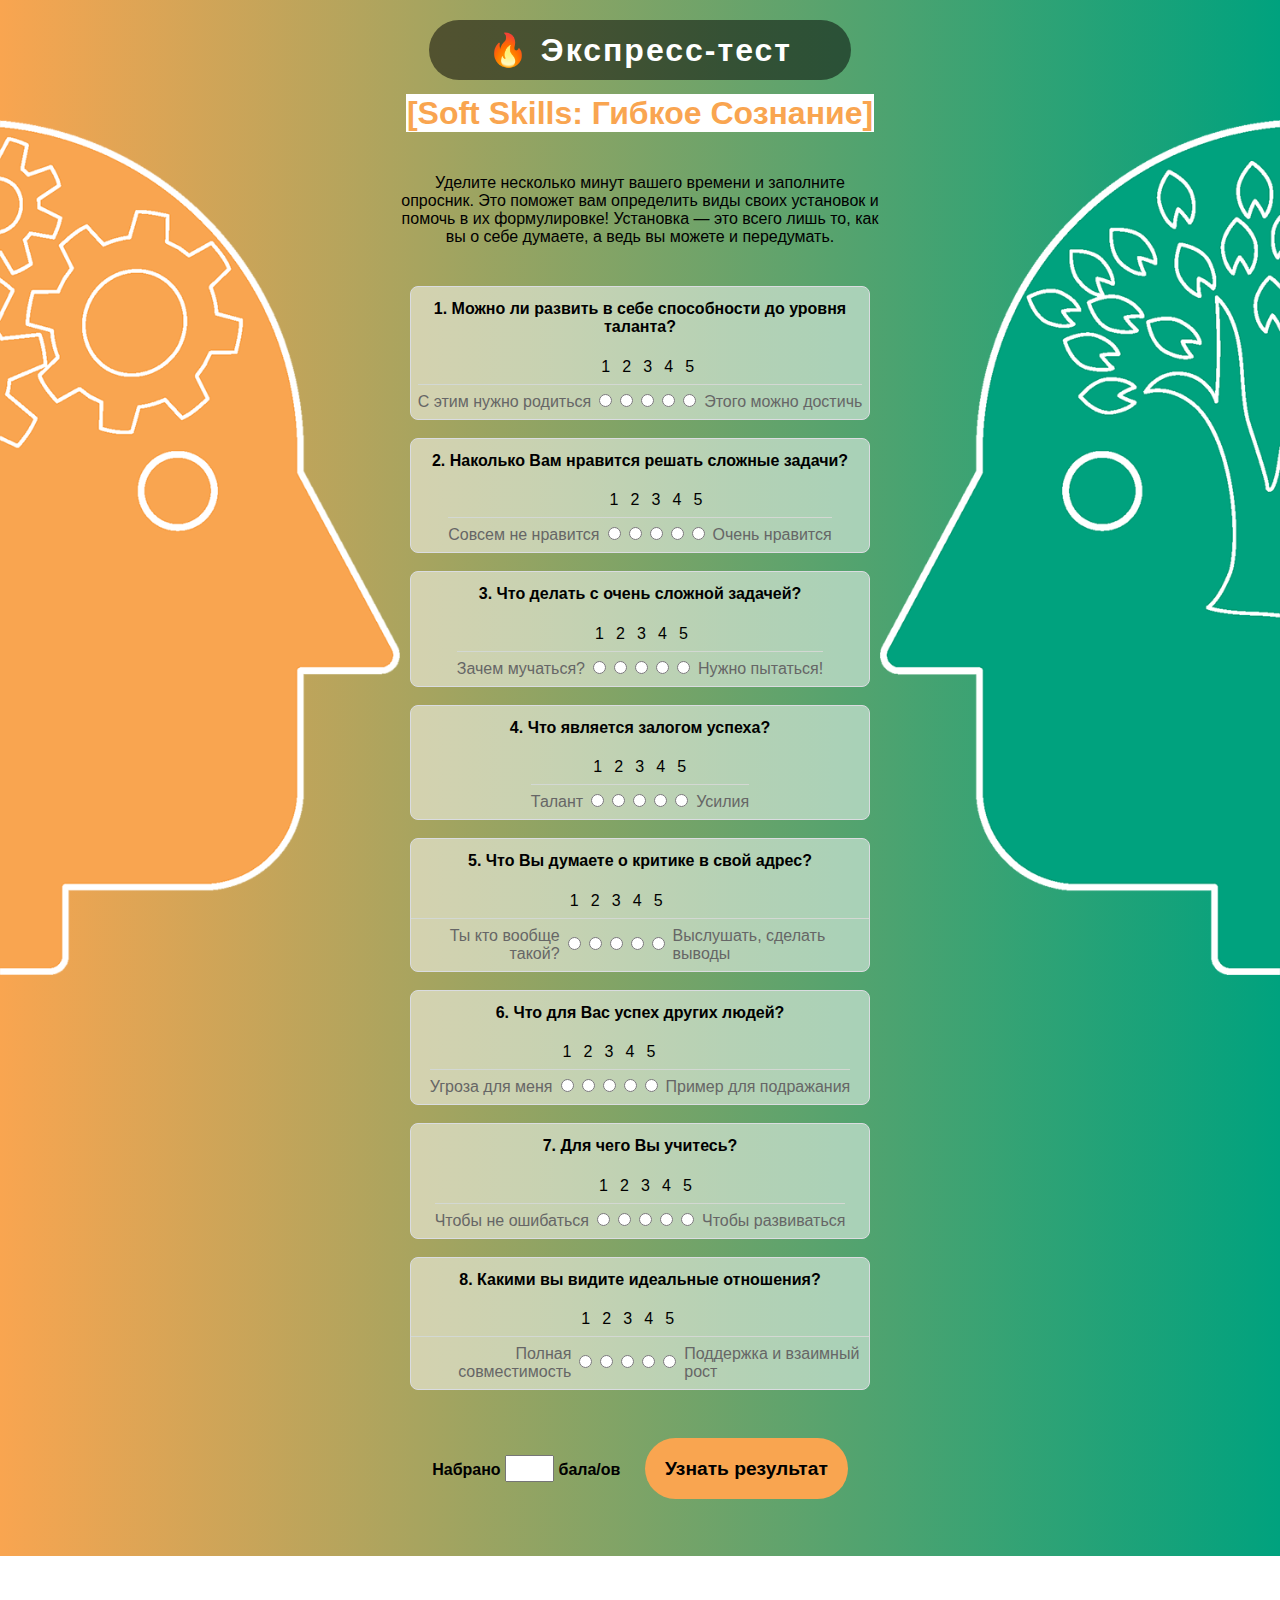
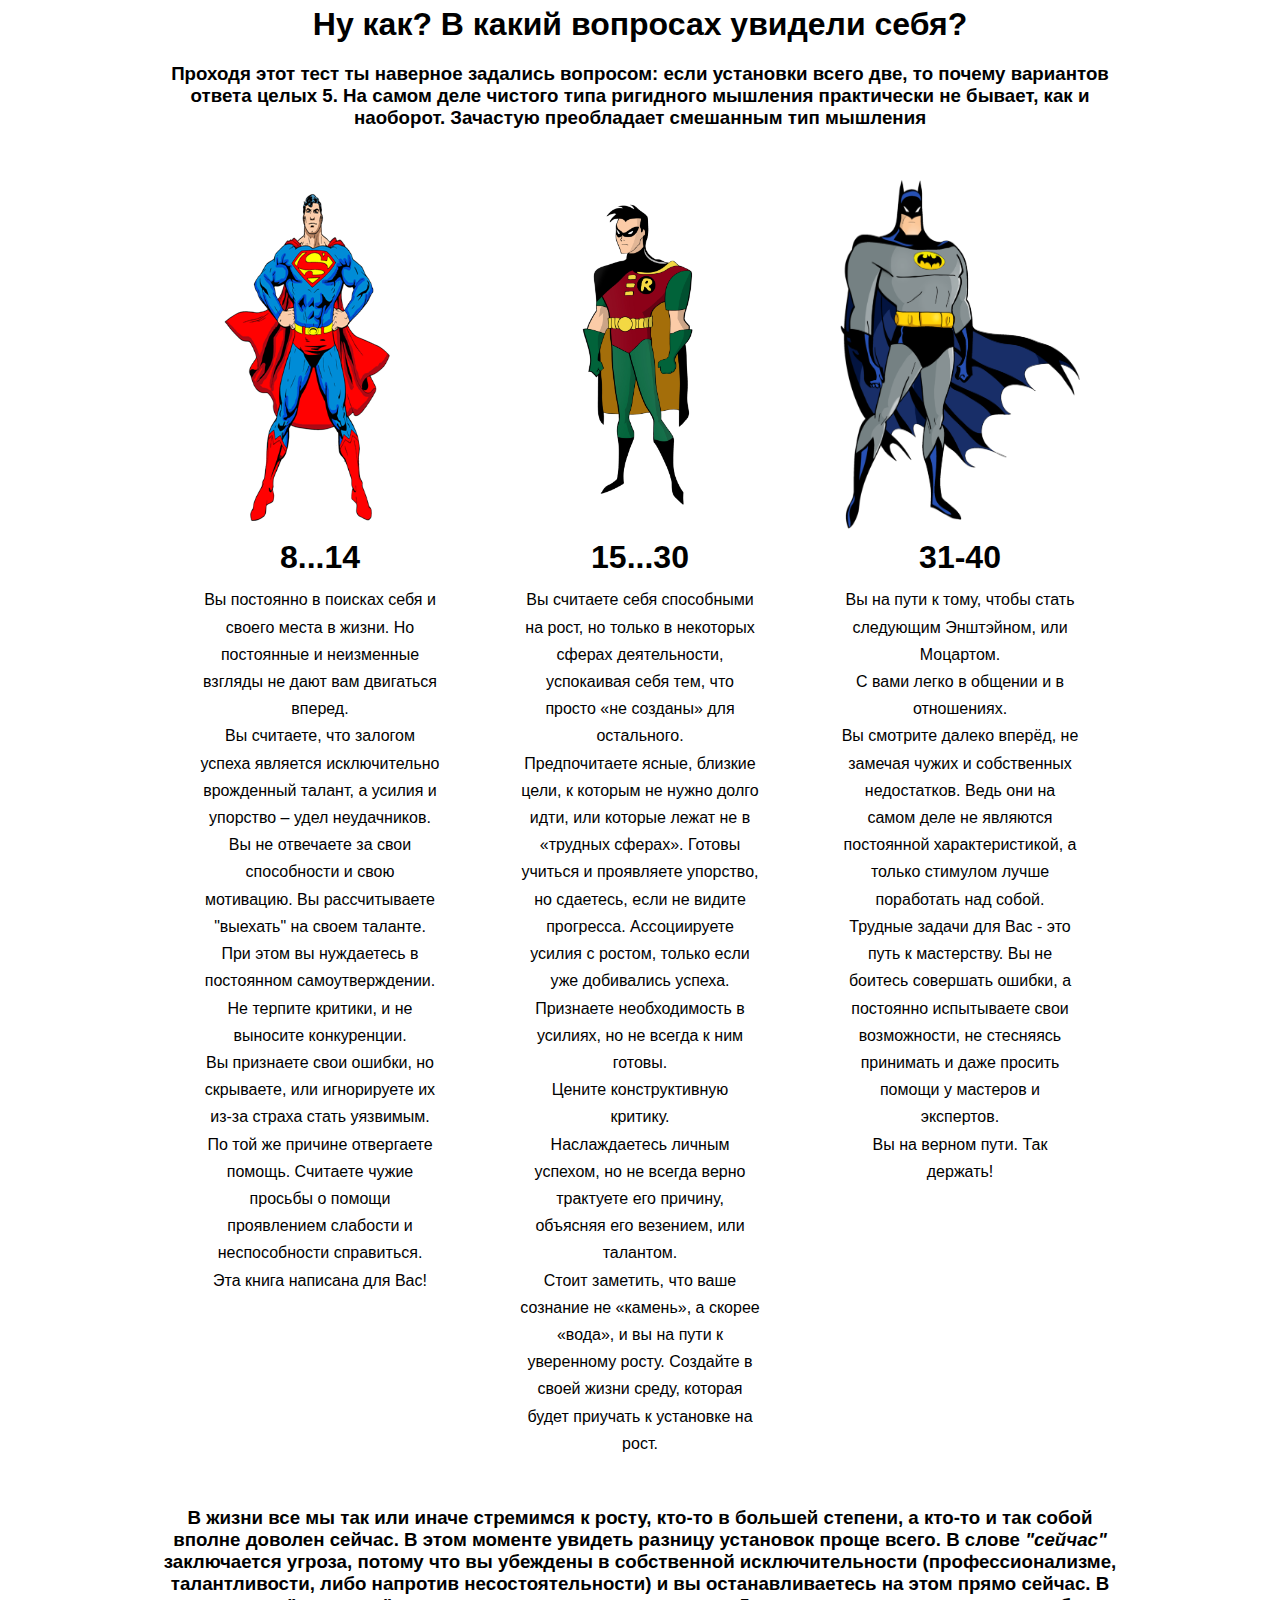
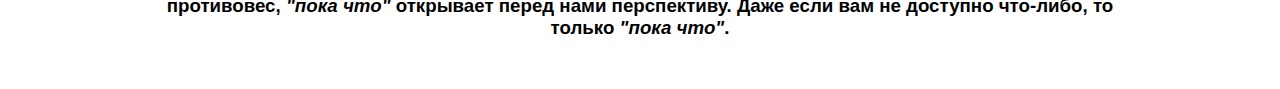
==== index.html @ a0f66ec9 "Добавляет стартовые файлы проекта" ====
<!DOCTYPE html>
<html lang="en">
<head>
    <meta charset="UTF-8">
    <meta name="viewport" content="width=device-width, initial-scale=1.0">
    <link rel="stylesheet" href="./css/style.css">
    <link href="https://fonts.googleapis.com/css2?family=Montserrat:wght@400;700&display=swap">
    <title>Как ты мыслишь?</title>

    <script>
        var z = 0; var n = 0; var r = 0; var j = 0; var d = 0;
        var k = 0; var m = 0; var p = 0; var y = 0;
        
        var m = 0; var m0 = 0; var m1 = 0; var m2 = 0; var m3 = 0; var m4 = 0; var m5 = 0; var m6 = 0; var m7 = 0;
        var d = 0; var d0 = 0; var d1 = 0; var d2 = 0; var d3 = 0; var d4 = 0; var d5 = 0; var d6 = 0; var d7 = 0;
        
        function calk0(m0) {
            d0 = 1 * m0 + 1 * m1 + 1 * m2 + 1 * m3 + 1 * m4 + 1 * m5 + 1 * m6 + 1 * m7;
            d = d0 + d1 + d2 + d3 + d4 + d5 + d6 + d7;
            TestForm.res.value = d;
        }
        function calk1(m1) {
            d1 = 1 * m0 + 1 * m1 + 1 * m2 + 1 * m3 + 1 * m4 + 1 * m5 + 1 * m6 + 1 * m7;
            d = d0 + d1 + d2 + d3 + d4 + d5 + d6 + d7;
            TestForm.res.value = d;
        }
        function calk2(m2) {
            d2 = 1 * m0 + 1 * m1 + 1 * m2 + 1 * m3 + 1 * m4 + 1 * m5 + 1 * m6 + 1 * m7;
            d = d0 + d1 + d2 + d3 + d4 + d5 + d6 + d7;
            TestForm.res.value = d;
        }
        function calk3(m3) {
            d3 = 1 * m0 + 1 * m1 + 1 * m2 + 1 * m3 + 1 * m4 + 1 * m5 + 1 * m6 + 1 * m7;
            d = d0 + d1 + d2 + d3 + d4 + d5 + d6 + d7;
            TestForm.res.value = d;
        }
        function calk4(m4) {
            d4 = 1 * m0 + 1 * m1 + 1 * m2 + 1 * m3 + 1 * m4 + 1 * m5 + 1 * m6 + 1 * m7;
            d = d0 + d1 + d2 + d3 + d4 + d5 + d6 + d7;
            TestForm.res.value = d;
        } 
        function calk5(m5) {
            d5 = 1 * m0 + 1 * m1 + 1 * m2 + 1 * m3 + 1 * m4 + 1 * m5 + 1 * m6 + 1 * m7;
            d = d0 + d1 + d2 + d3 + d4 + d5 + d6 + d7;
            TestForm.res.value = d;
        }
        function calk6(m6) {
            d6 = 1 * m0 + 1 * m1 + 1 * m2 + 1 * m3 + 1 * m4 + 1 * m5 + 1 * m6 + 1 * m7;
            d = d0 + d1 + d2 + d3 + d4 + d5 + d6 + d7;
            TestForm.res.value = d;
        }
        function calk7(m7) {
            d7 = 1 * m0 + 1 * m1 + 1 * m2 + 1 * m3 + 1 * m4 + 1 * m5 + 1 * m6 + 1 * m7;
            d = d0 + d1 + d2 + d3 + d4 + d5 + d6 + d7;
            TestForm.res.value = d;
        }
    </script>
</head>
<body>
    <div class="header">
        <h1 class="test">&#128293 Экспресс-тест</h1>
        <h1 class="mindset">[Soft Skills: Гибкое Сознание]</h1>
    </div>

    <div class="left-img"><img src="./img/orange-head.png" alt=""></div>
    <div class="right-img"><img src="./img/green-head.png" alt=""></div>

    <div class="main">
        
        <form name="TestForm">
            <p class="description">Уделите несколько минут вашего времени и заполните опросник. Это поможет вам
                определить виды
                своих установок и помочь в их формулировке! Установка — это всего лишь то, как вы о себе думаете, а ведь вы
                можете и передумать.</p>
            <div class="question-block">
                
                <div class="table-box">
                    <p class="quescion-header">1. Можно ли развить в себе способности до уровня таланта?</p>
                    <table border="0" cellpadding="5" cellspacing="0" class="table">
                        <tbody>
                            <tr>
                                <td class="td-for-radio"></td>
                                <td class="td-for-radio"><label class="label-for-radio">1</label></td>
                                <td class="td-for-radio"><label class="label-for-radio">2</label></td>
                                <td class="td-for-radio"><label class="label-for-radio">3</label></td>
                                <td class="td-for-radio"><label class="label-for-radio">4</label></td>
                                <td class="td-for-radio"><label class="label-for-radio">5</label></td>
                                <td class="td-for-radio"></td>
                            </tr>
                            <tr>
                                <td class="radio-button-first">
                                    <span>С этим нужно родиться</span>
                                </td>
                                <td class="radio-buttons">
                                    <div><input type="radio" name="worldview" value=1 onClick="calk0(TestForm.elements[0].value)" value="1"></div>
                                </td>
                                <td class="radio-buttons">
                                    <div><input type="radio" name="worldview" value=2 onClick="calk0(TestForm.elements[1].value)" value="2"></div>
                                </td>
                                <td class="radio-buttons">
                                    <div><input type="radio" name="worldview" value=3 onClick="calk0(TestForm.elements[2].value)" value="3"></div>
                                </td>
                                <td class="radio-buttons">
                                    <div><input type="radio" name="worldview" value=4 onClick="calk0(TestForm.elements[3].value)" value="4"></div>
                                </td>
                                <td class="radio-buttons">
                                    <div><input type="radio" name="worldview" value=5 onClick="calk0(TestForm.elements[4].value)" value="5"></div>
                                </td>
                
                                <td class="radio-button-last">
                                    <span>Этого можно достичь</span>
                                </td>
                            </tr>
                        </tbody>
                    </table>
                </div>

                <br>

                <div class="table-box">
                    <p class="quescion-header">2. Наколько Вам нравится решать сложные задачи?</p>
                    <table border="0" cellpadding="5" cellspacing="0">
                        <tbody>
                            <tr>
                                <td class="td-for-radio"></td>
                                <td class="td-for-radio"><label class="label-for-radio">1</label></td>
                                <td class="td-for-radio"><label class="label-for-radio">2</label></td>
                                <td class="td-for-radio"><label class="label-for-radio">3</label></td>
                                <td class="td-for-radio"><label class="label-for-radio">4</label></td>
                                <td class="td-for-radio"><label class="label-for-radio">5</label></td>
                                <td class="td-for-radio"></td>
                            </tr>
                            <tr>
                                <td class="radio-button-first"> 
                                    <span>Совсем не нравится</span>
                                </td>
                                <td class="radio-buttons">
                                    <div><input type="radio" name="difficult-tasks" value=1 onClick="calk1(TestForm.elements[5].value)" value="1"></div>
                                </td>
                                <td class="radio-buttons">
                                    <div><input type="radio" name="difficult-tasks" value=2 onClick="calk1(TestForm.elements[6].value)" value="2"></div>
                                </td>
                                <td class="radio-buttons">
                                    <div><input type="radio" name="difficult-tasks" value=3 onClick="calk1(TestForm.elements[7].value)" value="3"></div>
                                </td>
                                <td class="radio-buttons">
                                    <div><input type="radio" name="difficult-tasks" value=4 onClick="calk1(TestForm.elements[8].value)" value="4"></div>
                                </td>
                                <td class="radio-buttons">
                                    <div><input type="radio" name="difficult-tasks" value=5 onClick="calk1(TestForm.elements[9].value)" value="5"></div>
                                </td>
                                
                                <td class="radio-button-last">
                                    <span>Очень нравится</span>
                                </td>
                            </tr>
                        </tbody>
                    </table>
                </div>

                <br>
                
                <div class="table-box">
                    <p class="quescion-header">3. Что делать с очень сложной задачей?</p>
                    <table border="0" cellpadding="5" cellspacing="0">
                        <tbody>
                            <tr>
                                <td class="td-for-radio"></td>
                                <td class="td-for-radio"><label class="label-for-radio">1</label></td>
                                <td class="td-for-radio"><label class="label-for-radio">2</label></td>
                                <td class="td-for-radio"><label class="label-for-radio">3</label></td>
                                <td class="td-for-radio"><label class="label-for-radio">4</label></td>
                                <td class="td-for-radio"><label class="label-for-radio">5</label></td>
                                <td class="td-for-radio"></td>
                            </tr>
                            <tr>
                                <td class="radio-button-first">
                                    <span>Зачем мучаться?</span>
                                </td>
                                <td class="radio-buttons">
                                    <div><input type="radio" name="difficulties" value=1 onClick="calk2(TestForm.elements[10].value)" value="1"></div>
                                </td>
                                <td class="radio-buttons">
                                    <div><input type="radio" name="difficulties" value=2 onClick="calk2(TestForm.elements[11].value)" value="2"></div>
                                </td>
                                <td class="radio-buttons">
                                    <div><input type="radio" name="difficulties" value=3 onClick="calk2(TestForm.elements[12].value)" value="3"></div>
                                </td>
                                <td class="radio-buttons">
                                    <div><input type="radio" name="difficulties" value=4 onClick="calk2(TestForm.elements[13].value)" value="4"></div>
                                </td>
                                <td class="radio-buttons">
                                    <div><input type="radio" name="difficulties" value=5 onClick="calk2(TestForm.elements[14].value)" value="5"></div>
                                </td>
                
                                <td class="radio-button-last">
                                    <span>Нужно пытаться!</span>
                                </td>
                            </tr>
                        </tbody>
                    </table>
                </div>
                
                <br>

                <div class="table-box">
                    <p class="quescion-header">4. Что является залогом успеха?</p>
                    <table border="0" cellpadding="5" cellspacing="0">
                        <tbody>
                            <tr>
                                <td class="td-for-radio"></td>
                                <td class="td-for-radio"><label class="label-for-radio">1</label></td>
                                <td class="td-for-radio"><label class="label-for-radio">2</label></td>
                                <td class="td-for-radio"><label class="label-for-radio">3</label></td>
                                <td class="td-for-radio"><label class="label-for-radio">4</label></td>
                                <td class="td-for-radio"><label class="label-for-radio">5</label></td>
                                <td class="td-for-radio"></td>
                            </tr>
                            <tr>
                                <td class="radio-button-first">
                                    <span>Талант</span>
                                </td>
                                <td class="radio-buttons">
                                    <div><input type="radio" name="effort" value=1 onClick="calk3(TestForm.elements[15].value)" value="1"></div>
                                </td>
                                <td class="radio-buttons">
                                    <div><input type="radio" name="effort" value=2 onClick="calk3(TestForm.elements[16].value)" value="2"></div>
                                </td>
                                <td class="radio-buttons">
                                    <div><input type="radio" name="effort" value=3 onClick="calk3(TestForm.elements[17].value)" value="3"></div>
                                </td>
                                <td class="radio-buttons">
                                    <div><input type="radio" name="effort" value=4 onClick="calk3(TestForm.elements[18].value)" value="4"></div>
                                </td>
                                <td class="radio-buttons">
                                    <div><input type="radio" name="effort" value=5 onClick="calk3(TestForm.elements[19].value)" value="5"></div>
                                </td>
                
                                <td class="radio-button-last">
                                    <span>Усилия</span>
                                </td>
                            </tr>
                        </tbody>
                    </table>
                </div>
                
                <br>

                <div class="table-box">
                    <p class="quescion-header">5. Что Вы думаете о критике в свой адрес?</p>
                    <table border="0" cellpadding="5" cellspacing="0">
                        <tbody>
                            <tr>
                                <td class="td-for-radio"></td>
                                <td class="td-for-radio"><label class="label-for-radio">1</label></td>
                                <td class="td-for-radio"><label class="label-for-radio">2</label></td>
                                <td class="td-for-radio"><label class="label-for-radio">3</label></td>
                                <td class="td-for-radio"><label class="label-for-radio">4</label></td>
                                <td class="td-for-radio"><label class="label-for-radio">5</label></td>
                                <td class="td-for-radio"></td>
                            </tr>
                            <tr>
                                <td class="radio-button-first">
                                    <span>Ты кто вообще такой?</span>
                                </td>
                                <td class="radio-buttons">
                                    <div><input type="radio" name="feedback" value=1 onClick="calk4(TestForm.elements[20].value)" value="1"></div>
                                </td>
                                <td class="radio-buttons">
                                    <div><input type="radio" name="feedback" value=2 onClick="calk4(TestForm.elements[21].value)" value="2"></div>
                                </td>
                                <td class="radio-buttons">
                                    <div><input type="radio" name="feedback" value=3 onClick="calk4(TestForm.elements[22].value)" value="3"></div>
                                </td>
                                <td class="radio-buttons">
                                    <div><input type="radio" name="feedback" value=4 onClick="calk4(TestForm.elements[23].value)" value="4"></div>
                                </td>
                                <td class="radio-buttons">
                                    <div><input type="radio" name="feedback" value=5 onClick="calk4(TestForm.elements[24].value)" value="5"></div>
                                </td>
                
                                <td class="radio-button-last">
                                    <span>Выслушать, сделать выводы</span>
                                </td>
                            </tr>
                        </tbody>
                    </table>
                </div>
                
                <br>

                <div class="table-box">
                    <p class="quescion-header">6. Что для Вас успех других людей?</p>
                    <table border="0" cellpadding="5" cellspacing="0">
                        <tbody>
                            <tr>
                                <td class="td-for-radio"></td>
                                <td class="td-for-radio"><label class="label-for-radio">1</label></td>
                                <td class="td-for-radio"><label class="label-for-radio">2</label></td>
                                <td class="td-for-radio"><label class="label-for-radio">3</label></td>
                                <td class="td-for-radio"><label class="label-for-radio">4</label></td>
                                <td class="td-for-radio"><label class="label-for-radio">5</label></td>
                                <td class="td-for-radio"></td>
                            </tr>
                            <tr>
                                <td class="radio-button-first">
                                    <span>Угроза для меня</span>
                                </td>
                                <td class="radio-buttons">
                                    <div><input type="radio" name="success-of-other-people" value=1 onClick="calk5(TestForm.elements[25].value)" value="1"></div>
                                </td>
                                <td class="radio-buttons">
                                    <div><input type="radio" name="success-of-other-people" value=2 onClick="calk5(TestForm.elements[26].value)" value="2"></div>
                                </td>
                                <td class="radio-buttons">
                                    <div><input type="radio" name="success-of-other-people" value=3 onClick="calk5(TestForm.elements[27].value)" value="3"></div>
                                </td>
                                <td class="radio-buttons">
                                    <div><input type="radio" name="success-of-other-people" value=4 onClick="calk5(TestForm.elements[28].value)" value="4"></div>
                                </td>
                                <td class="radio-buttons">
                                    <div><input type="radio" name="success-of-other-people" value=5 onClick="calk5(TestForm.elements[29].value)" value="5"></div>
                                </td>
                
                                <td class="radio-button-last">
                                    <span>Пример для подражания</span>
                                </td>
                            </tr>
                        </tbody>
                    </table>
                </div>
                
                <br>

                <div class="table-box">
                    <p class="quescion-header">7. Для чего Вы учитесь?</p>
                    <table border="0" cellpadding="5" cellspacing="0">
                        <tbody>
                            <tr>
                                <td class="td-for-radio"></td>
                                <td class="td-for-radio"><label class="label-for-radio">1</label></td>
                                <td class="td-for-radio"><label class="label-for-radio">2</label></td>
                                <td class="td-for-radio"><label class="label-for-radio">3</label></td>
                                <td class="td-for-radio"><label class="label-for-radio">4</label></td>
                                <td class="td-for-radio"><label class="label-for-radio">5</label></td>
                                <td class="td-for-radio"></td>
                            </tr>
                            <tr>
                                <td class="radio-button-first">
                                    <span>Чтобы не ошибаться</span>
                                </td>
                                <td class="radio-buttons">
                                    <div><input type="radio" name="errors" value=1 onClick="calk6(TestForm.elements[30].value)" value="1"></div>
                                </td>
                                <td class="radio-buttons">
                                    <div><input type="radio" name="errors" value=2 onClick="calk6(TestForm.elements[31].value)" value="2"></div>
                                </td>
                                <td class="radio-buttons">
                                    <div><input type="radio" name="errors" value=3 onClick="calk6(TestForm.elements[32].value)" value="3"></div>
                                </td>
                                <td class="radio-buttons">
                                    <div><input type="radio" name="errors" value=4 onClick="calk6(TestForm.elements[33].value)" value="4"></div>
                                </td>
                                <td class="radio-buttons">
                                    <div><input type="radio" name="errors" value=5 onClick="calk6(TestForm.elements[34].value)" value="5"></div>
                                </td>
                
                                <td class="radio-button-last">
                                    <span>Чтобы развиваться</span>
                                </td>
                            </tr>
                        </tbody>
                    </table>
                </div>
                
                <br>

                <div class="table-box">
                    <p class="quescion-header">8. Какими вы видите идеальные отношения?</p>
                    <table border="0" cellpadding="5" cellspacing="0">
                        <tbody>
                            <tr>
                                <td class="td-for-radio"></td>
                                <td class="td-for-radio"><label class="label-for-radio">1</label></td>
                                <td class="td-for-radio"><label class="label-for-radio">2</label></td>
                                <td class="td-for-radio"><label class="label-for-radio">3</label></td>
                                <td class="td-for-radio"><label class="label-for-radio">4</label></td>
                                <td class="td-for-radio"><label class="label-for-radio">5</label></td>
                                <td class="td-for-radio"></td>
                            </tr>
                            <tr>
                                <td class="radio-button-first">
                                    <span>Полная совместимость</span>
                                </td>
                                <td class="radio-buttons">
                                    <div><input type="radio" name="compatibility" value=1 onClick="calk7(TestForm.elements[35].value)"></div>
                                </td>
                                <td class="radio-buttons">
                                    <div><input type="radio" name="compatibility" value=2 onClick="calk7(TestForm.elements[36].value)"></div>
                                </td>
                                <td class="radio-buttons">
                                    <div><input type="radio" name="compatibility" value=3 onClick="calk7(TestForm.elements[37].value)"></div>
                                </td>
                                <td class="radio-buttons">
                                    <div><input type="radio" name="compatibility" value=4 onClick="calk7(TestForm.elements[38].value)"></div>
                                </td>
                                <td class="radio-buttons">
                                    <div><input type="radio" name="compatibility" value=5 onClick="calk7(TestForm.elements[39].value)"></div>
                                </td>
                
                                <td class="radio-button-last">
                                    <span>Поддержка и взаимный рост</span>
                                </td>
                            </tr>
                        </tbody>
                    </table>
                </div>

            </div>
            <div class="calc-res">
                <span>Набрано </span>
                <input type="text" name="res" class="res-data">
                <span> бала/ов</span>
                <a href="#description" class="btn">Узнать результат</a>
            </div>
        </form>
        
    </div>
    
    <div id="description">
        <div class="description-block">
            <h1>Ну как? В какий вопросах увидели себя?</h3>
            <h3 class="description-text-top">
                Проходя этот тест ты наверное задались вопросом: если установки всего две, то почему вариантов ответа целых 5.
                На самом деле чистого типа ригидного мышления практически не бывает, как и наоборот. Зачастую преобладает смешанным тип мышления
            </h3>

            <ul class="description-list">
                <li class="description-items">
                    <img class="description-items-img" src="./img/super-men.png" alt="Родился с супер силой" title="Родился с супер силой">
                    <h1 class="description-list-header">8...14</h1>
                    <p>Вы постоянно в поисках себя и своего места в жизни. Но постоянные и неизменные взгляды не дают вам двигаться вперед.</p>
                    <p>Вы считаете, что залогом успеха является исключительно врожденный талант, а усилия и упорство – удел неудачников. Вы не
                    отвечаете за свои способности и свою мотивацию. Вы рассчитываете "выехать" на своем таланте. При этом вы нуждаетесь в
                    постоянном самоутверждении. Не терпите критики, и не выносите конкуренции.</p>
                    <p>Вы признаете свои ошибки, но скрываете, или игнорируете их из-за страха
                    стать уязвимым. По той же причине отвергаете помощь. Считаете чужие просьбы о помощи проявлением слабости и
                    неспособности справиться.</p>
                    <p>Эта книга написана для Вас!</p>
                </li>
                <li class="description-items">
                    <img class="description-items-img" src="./img/robin.png" alt="Робин, если вы не знали" title="Следовал за героем">
                    <h1 class="description-list-header">15...30</h1>
                    <p>Вы считаете себя способными на рост, но только в некоторых сферах деятельности, успокаивая себя тем, что просто «не созданы» для остального.</p>
                    <p>Предпочитаете ясные, близкие цели, к которым не нужно долго идти, или которые лежат не в «трудных сферах». Готовы
                    учиться и проявляете упорство, но сдаетесь, если не видите прогресса. Ассоциируете усилия с ростом, только если уже
                    добивались успеха. Признаете необходимость в усилиях, но не всегда к ним готовы.</p>
                    <p>Цените конструктивную критику.</p>
                    <p>Наслаждаетесь личным успехом, но не всегда верно трактуете его причину, объясняя его везением, или талантом.</p>
                    <p>Стоит заметить, что ваше сознание не «камень», а скорее «вода», и вы на пути к уверенному росту. Создайте в своей жизни
                    среду, которая будет приучать к установке на рост.</p>

                </li>
                <li class="description-items">
                    <img class="description-items-img" src="./img/batman.png" alt="Сделал себя сам" title="Сделал себя сам">
                    <h1 class="description-list-header">31-40</h1>
                    <p>Вы на пути к тому, чтобы стать следующим Энштэйном, или Моцартом. </p>
                    <p>С вами легко в общении и в отношениях. </p>
                    <p>Вы смотрите далеко вперёд, не замечая чужих и собственных недостатков. Ведь они на самом деле не являются постоянной
                    характеристикой, а только стимулом лучше поработать над собой. </p>
                    <p>Трудные задачи для Вас - это путь к мастерству. Вы не боитесь совершать ошибки, а постоянно испытываете свои возможности, не стесняясь принимать и даже просить помощи у
                    мастеров и экспертов. </p>
                    <p>Вы на верном пути. Так держать!</p>
                </li>
                
            </ul>
            <h3 class="description-text-bottom">В жизни все мы так или иначе стремимся к росту, кто-то в большей степени, а кто-то и так собой вполне доволен сейчас.
                В этом моменте увидеть разницу установок проще всего.
                В слове <em>"сейчас"</em> заключается угроза, потому что вы убеждены в собственной исключительности (профессионализме,
                талантливости, либо напротив несостоятельности) и вы останавливаетесь на этом прямо сейчас. В противовес, <em>"пока
                    что"</em>
                открывает перед нами перспективу. Даже если вам не доступно что-либо, то только <em>"пока что"</em>.
            </h3>
        </div>
    </div>

</body>
</html>
---- css/style.css ----
* {
	padding: 0px;
	margin: 0px;
	font-family: 'Montserrat', sans-serif;
}
body {
	background: linear-gradient(to right, rgb(249, 165, 80), rgb(0, 162, 126));
	text-align: center;
	margin: auto;
	white-space: normal;
}
table {
	margin-left: auto;
	margin-right: auto;
}
.description {
	/* text-align: center;
	white-space: normal;
	word-wrap: break-word;
    margin: 0px auto 30px auto;  */
	margin-top: 30px;
	margin-bottom: 30px;
}
.header {
	margin-top: 20px;
	color: white;
	height: 100px;
	/* text-transform: uppercase; */
}
.main {
	/* background-color:#fff; */
	/* border:1px solid #dadce0;
    border-radius:8px; */
	text-align: center;
	padding: 24px;
	margin: auto;
	/* margin-right: auto;  */
	white-space: normal;
	width: 50%;
}

.td-for-radio {
	text-align: center;
}

.label-for-radio {
	display: block;
	padding: 0.5em 0 .5em;
}

.radio-button-first {
	text-align: right;
	color: #666;
	border-top: 1px solid #d3d8d3;
	padding: .5em .25em;
	padding-left: 0;
}

.radio-buttons {
	text-align: center;
	color: #666;
	border-top: 1px solid #d3d8d3;
	padding: .5em .25em;
}
.radio-button-last {
	text-align: left;
	color: #666;
	border-top: 1px solid #d3d8d3;
	padding: .5em .25em;
	padding-right: 0;
}
.question-block {
	padding: 10px;
	vertical-align: middle;
	text-align: center;
	margin: auto;
	overflow-x: auto;
	max-width: 75%;
}
.table-box {
	background-color: rgba(255, 255, 255, 0.5);
	text-align: center;
	margin-left: auto;
	margin-right: auto;
	border: 1px solid #dadce0;
	border-radius: 8px;
	/* display: block;
	flex-direction: row; */
}
.quescion-header {
	font-weight: bold;
	margin-top: .83em;
	margin-bottom: .83em;
}
.left-img {
	/* position: absolute; */
	float: left;
	top: 150px;
}
.right-img {
	/* position: absolute; */
	float: right;
	top: 150px;
}
img {
	width: 400px;
	display: block;
	height: auto;
	max-width: 100%;
}
.test {
	border: solid 1px #0000;
	border-radius: 90px;
	width: 400px;
	margin-left: auto;
	margin-right: auto;
	background: rgba(0, 0, 0, 0.5);
	/* color: #f9a550; */
	color: #fff;
	/* font-size: 30px; */
	font-weight: bold;
	padding: 10px;
	letter-spacing: 2px;
	/* text-shadow: 1px 1px 2px black, 0 0 1em black; */
	margin-bottom: 15px;
}
.mindset {
	background: rgba(255, 255, 255);
	color: #f9a550;
	display: inline;
	flex-direction: column;
	justify-content: flex-start;
	border: 1px solid white;
	margin-left: auto;
	margin-right: auto;
	margin-bottom: 5px;
}
.btn {
	width: 200px;
	padding: 20px;
	margin-left: 20px;
	text-align: center;
	font-weight: bold;
	font-size: 1.2em;
	background-color: #f9a550;
	color: black;
	border-radius: 40px;
	text-decoration: none;
}
.calc-res {
	padding-top: 35px;
	margin-top: 20px;
	font-weight: bold;
	padding-bottom: 50px;
}
.res-data {
	text-align: center;
	width: 45px;
	font-size: 20px;
	font-weight: bold;
	color: indigo;
}

#description {
	background-color: #fff;
}
.description-block {
	width: 75%;
	margin-left: auto;
	margin-right: auto;
	padding-top: 50px;
}
.description-text-top {
	margin-top: 20px;
	padding-bottom: 50px;
}
.description-list {
	/* margin-top: 50px; */
	display: flex;
	list-style-type: none;
}
.description-items {
	width: 25%;
	margin-left: auto;
	margin-right: auto;
	line-height: 1.7em;
}
.description-list-header {
	padding: 15px;
}
.description-text-bottom {
	margin-top: 50px;
	padding-bottom: 50px;
}
.description-items-img {
	height: 350px;
	width: auto;
	margin-left: auto;
	margin-right: auto;
}
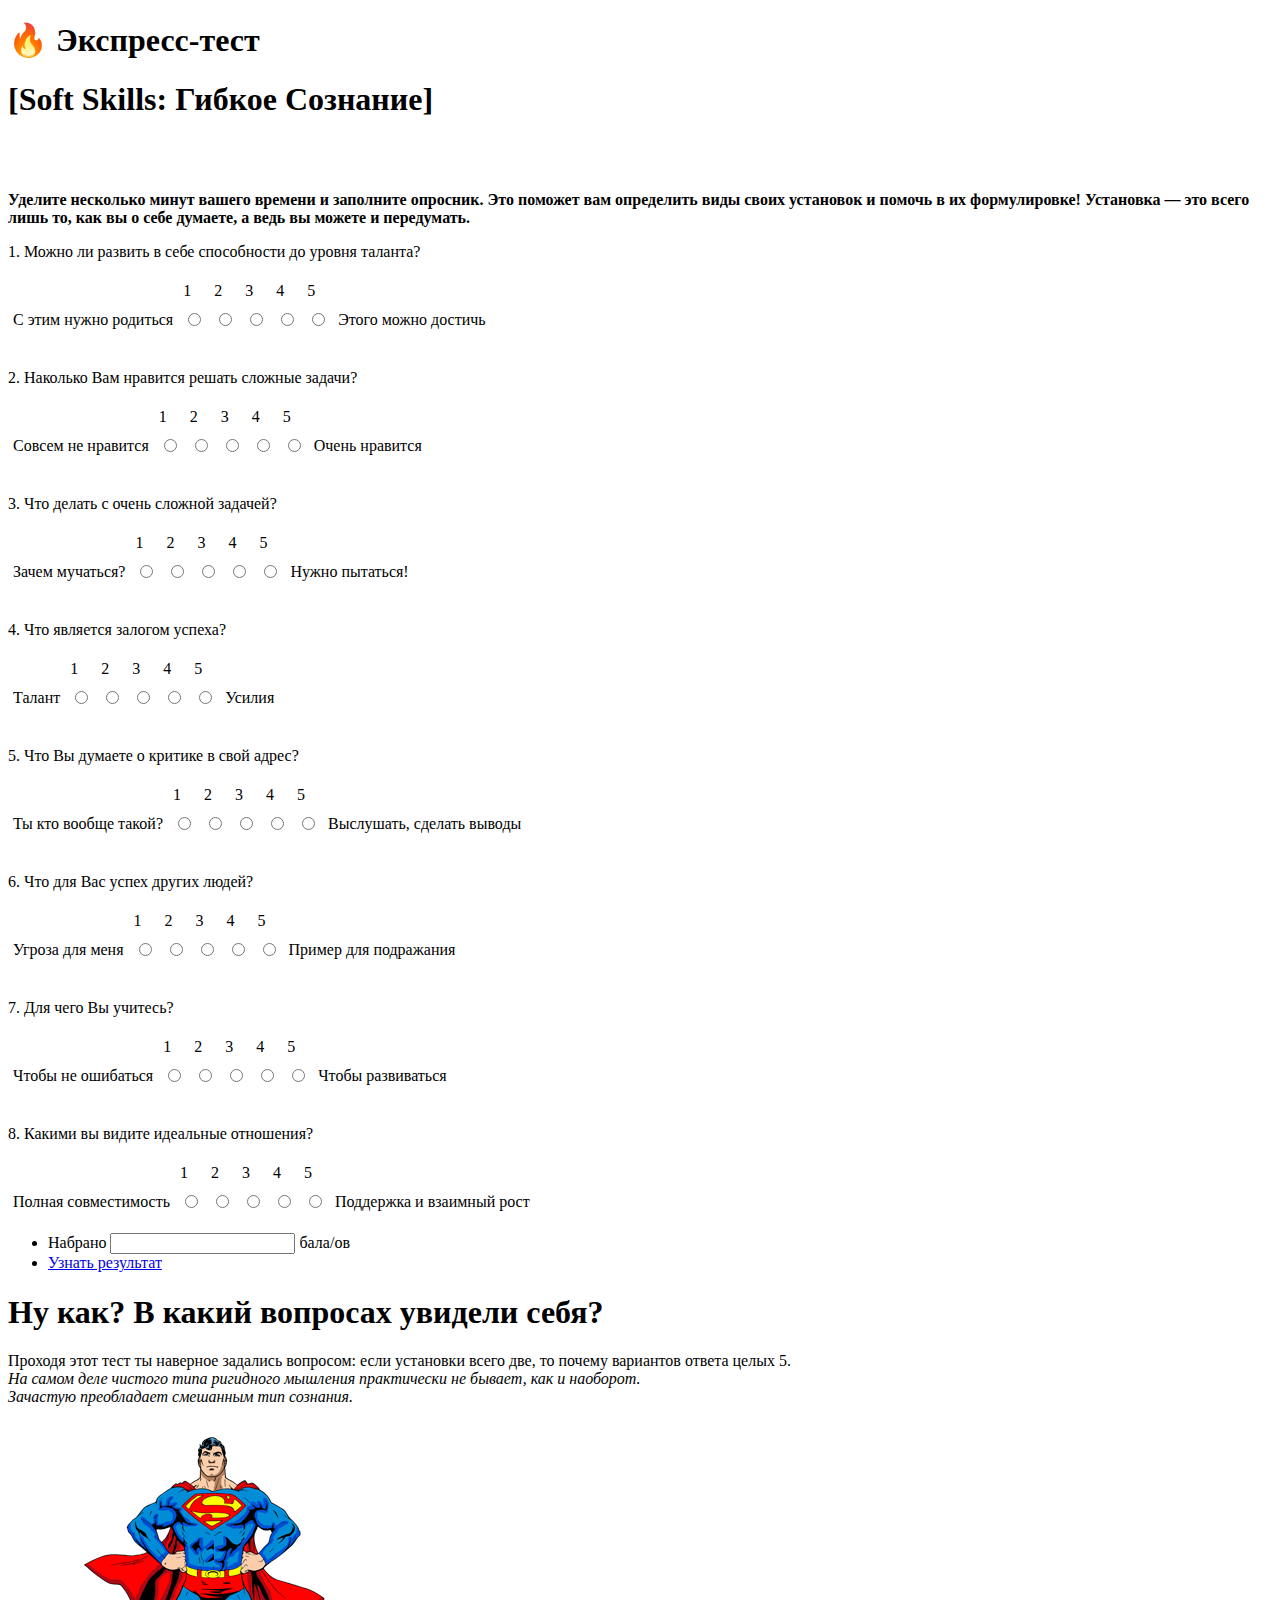
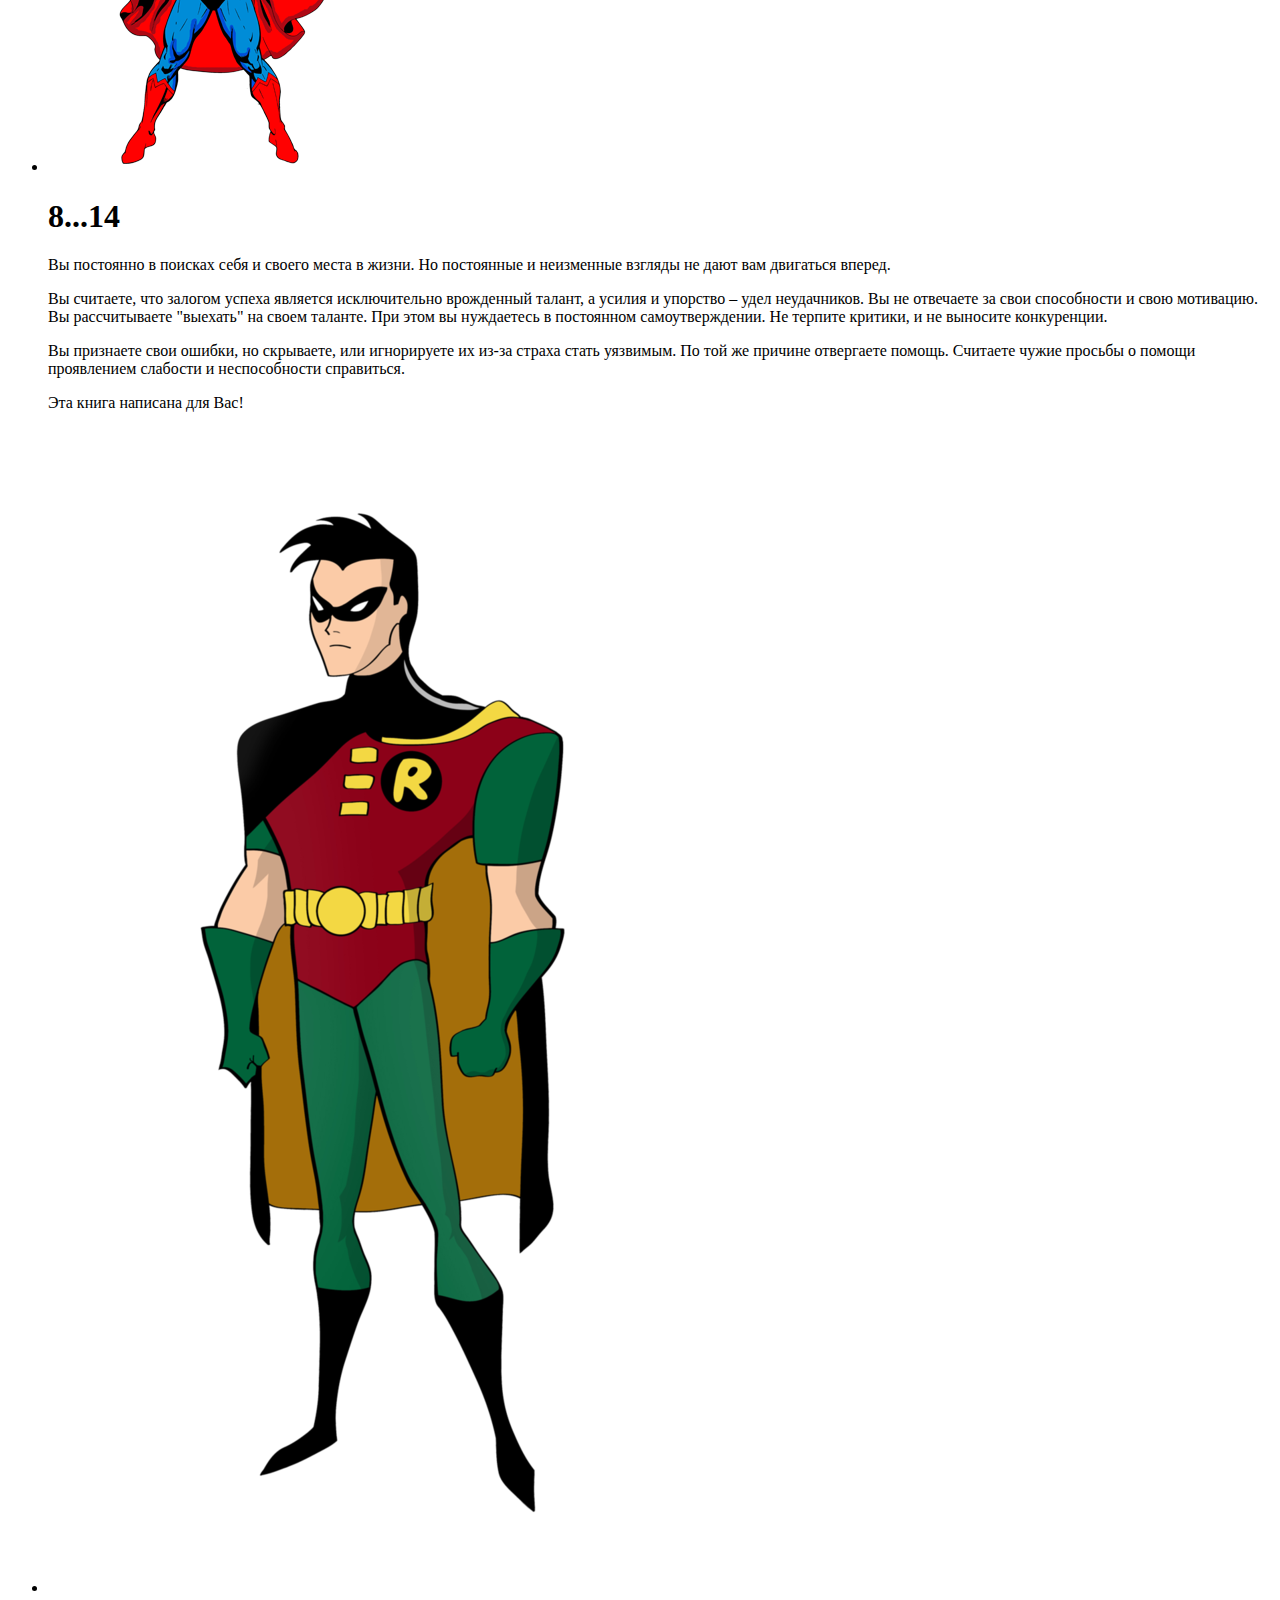
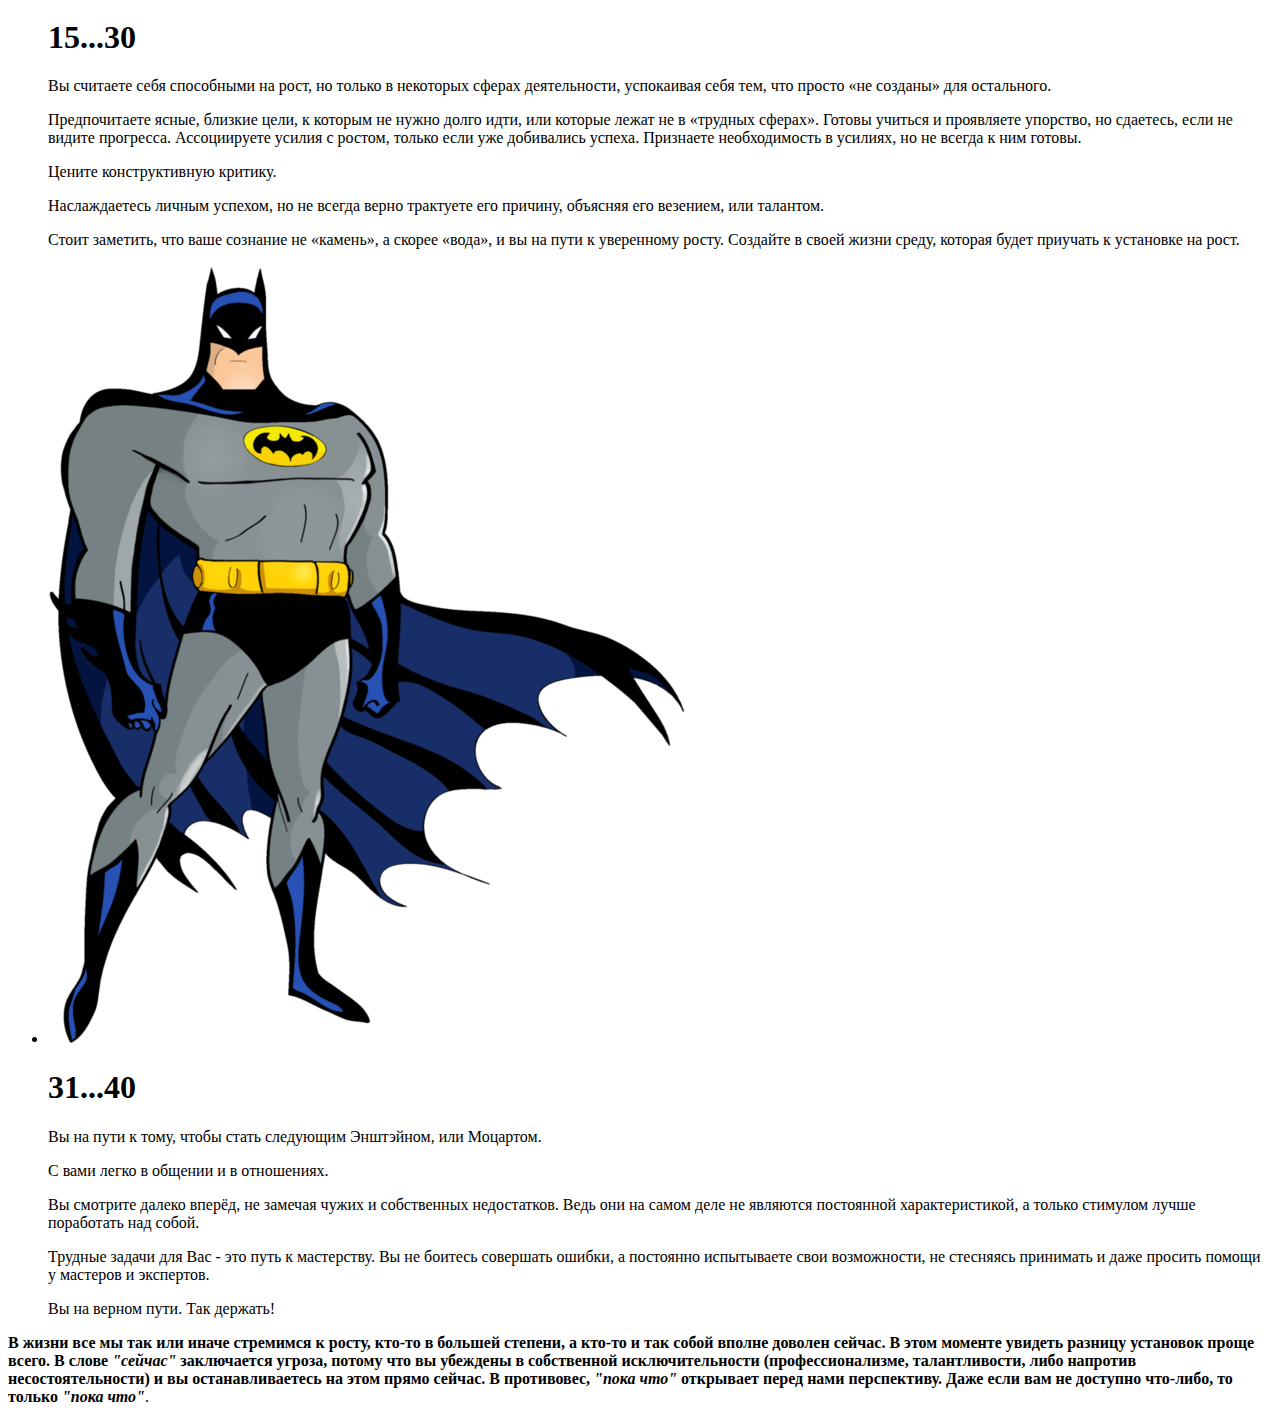
==== commit 3f7f798d: "Исправляет названия классов и связь с css" ====
--- a/index.html
+++ b/index.html
@@ -3,7 +3,7 @@
 <head>
     <meta charset="UTF-8">
     <meta name="viewport" content="width=device-width, initial-scale=1.0">
-    <link rel="stylesheet" href="./css/style.css">
+    <link rel="stylesheet" href="./css/style-for-test.css">
     <link href="https://fonts.googleapis.com/css2?family=Montserrat:wght@400;700&display=swap">
     <title>Как ты мыслишь?</title>
 
@@ -62,16 +62,20 @@
         <h1 class="mindset">[Soft Skills: Гибкое Сознание]</h1>
     </div>
 
-    <div class="left-img"><img src="./img/orange-head.png" alt=""></div>
-    <div class="right-img"><img src="./img/green-head.png" alt=""></div>
+    <div class="left-img-box">
+        <img class="left-img" src="./img/left-head.png" alt="">
+    </div>
+    <div class="right-img-box">
+        <img class="right-img" src="./img/right-head.png" alt="">
+    </div>
 
     <div class="main">
         
         <form name="TestForm">
-            <p class="description">Уделите несколько минут вашего времени и заполните опросник. Это поможет вам
+            <p class="description"><b>Уделите несколько минут вашего времени и заполните опросник. Это поможет вам
                 определить виды
                 своих установок и помочь в их формулировке! Установка — это всего лишь то, как вы о себе думаете, а ведь вы
-                можете и передумать.</p>
+                можете и передумать.</b></p>
             <div class="question-block">
                 
                 <div class="table-box">
@@ -417,11 +421,13 @@
                 </div>
 
             </div>
-            <div class="calc-res">
-                <span>Набрано </span>
-                <input type="text" name="res" class="res-data">
-                <span> бала/ов</span>
-                <a href="#description" class="btn">Узнать результат</a>
+            <div>
+                <ul class="calc-res">
+                    <li><span>Набрано </span>
+                        <input type="text" name="res" class="res-data">
+                        <span> бала/ов</span></li>
+                    <li><a href="#description" class="btn">Узнать результат</a></li>
+                </ul>
             </div>
         </form>
         
@@ -430,10 +436,10 @@
     <div id="description">
         <div class="description-block">
             <h1>Ну как? В какий вопросах увидели себя?</h3>
-            <h3 class="description-text-top">
-                Проходя этот тест ты наверное задались вопросом: если установки всего две, то почему вариантов ответа целых 5.
-                На самом деле чистого типа ригидного мышления практически не бывает, как и наоборот. Зачастую преобладает смешанным тип мышления
-            </h3>
+            <p class="description-text-top">
+                Проходя этот тест ты наверное задались вопросом: если установки всего две, то почему вариантов ответа целых 5.<br>
+                <em>На самом деле чистого типа ригидного мышления практически не бывает, как и наоборот. <br>Зачастую преобладает смешанным тип сознания.</em>
+            </p>
 
             <ul class="description-list">
                 <li class="description-items">
@@ -463,7 +469,7 @@
                 </li>
                 <li class="description-items">
                     <img class="description-items-img" src="./img/batman.png" alt="Сделал себя сам" title="Сделал себя сам">
-                    <h1 class="description-list-header">31-40</h1>
+                    <h1 class="description-list-header">31...40</h1>
                     <p>Вы на пути к тому, чтобы стать следующим Энштэйном, или Моцартом. </p>
                     <p>С вами легко в общении и в отношениях. </p>
                     <p>Вы смотрите далеко вперёд, не замечая чужих и собственных недостатков. Ведь они на самом деле не являются постоянной
@@ -474,13 +480,13 @@
                 </li>
                 
             </ul>
-            <h3 class="description-text-bottom">В жизни все мы так или иначе стремимся к росту, кто-то в большей степени, а кто-то и так собой вполне доволен сейчас.
+            <p class="description-text-bottom"> <b>В жизни все мы так или иначе стремимся к росту, кто-то в большей степени, а кто-то и так собой вполне доволен сейчас.
                 В этом моменте увидеть разницу установок проще всего.
                 В слове <em>"сейчас"</em> заключается угроза, потому что вы убеждены в собственной исключительности (профессионализме,
                 талантливости, либо напротив несостоятельности) и вы останавливаетесь на этом прямо сейчас. В противовес, <em>"пока
                     что"</em>
-                открывает перед нами перспективу. Даже если вам не доступно что-либо, то только <em>"пока что"</em>.
-            </h3>
+                открывает перед нами перспективу. Даже если вам не доступно что-либо, то только <em>"пока что"</em></b>.
+                </p>
         </div>
     </div>
 
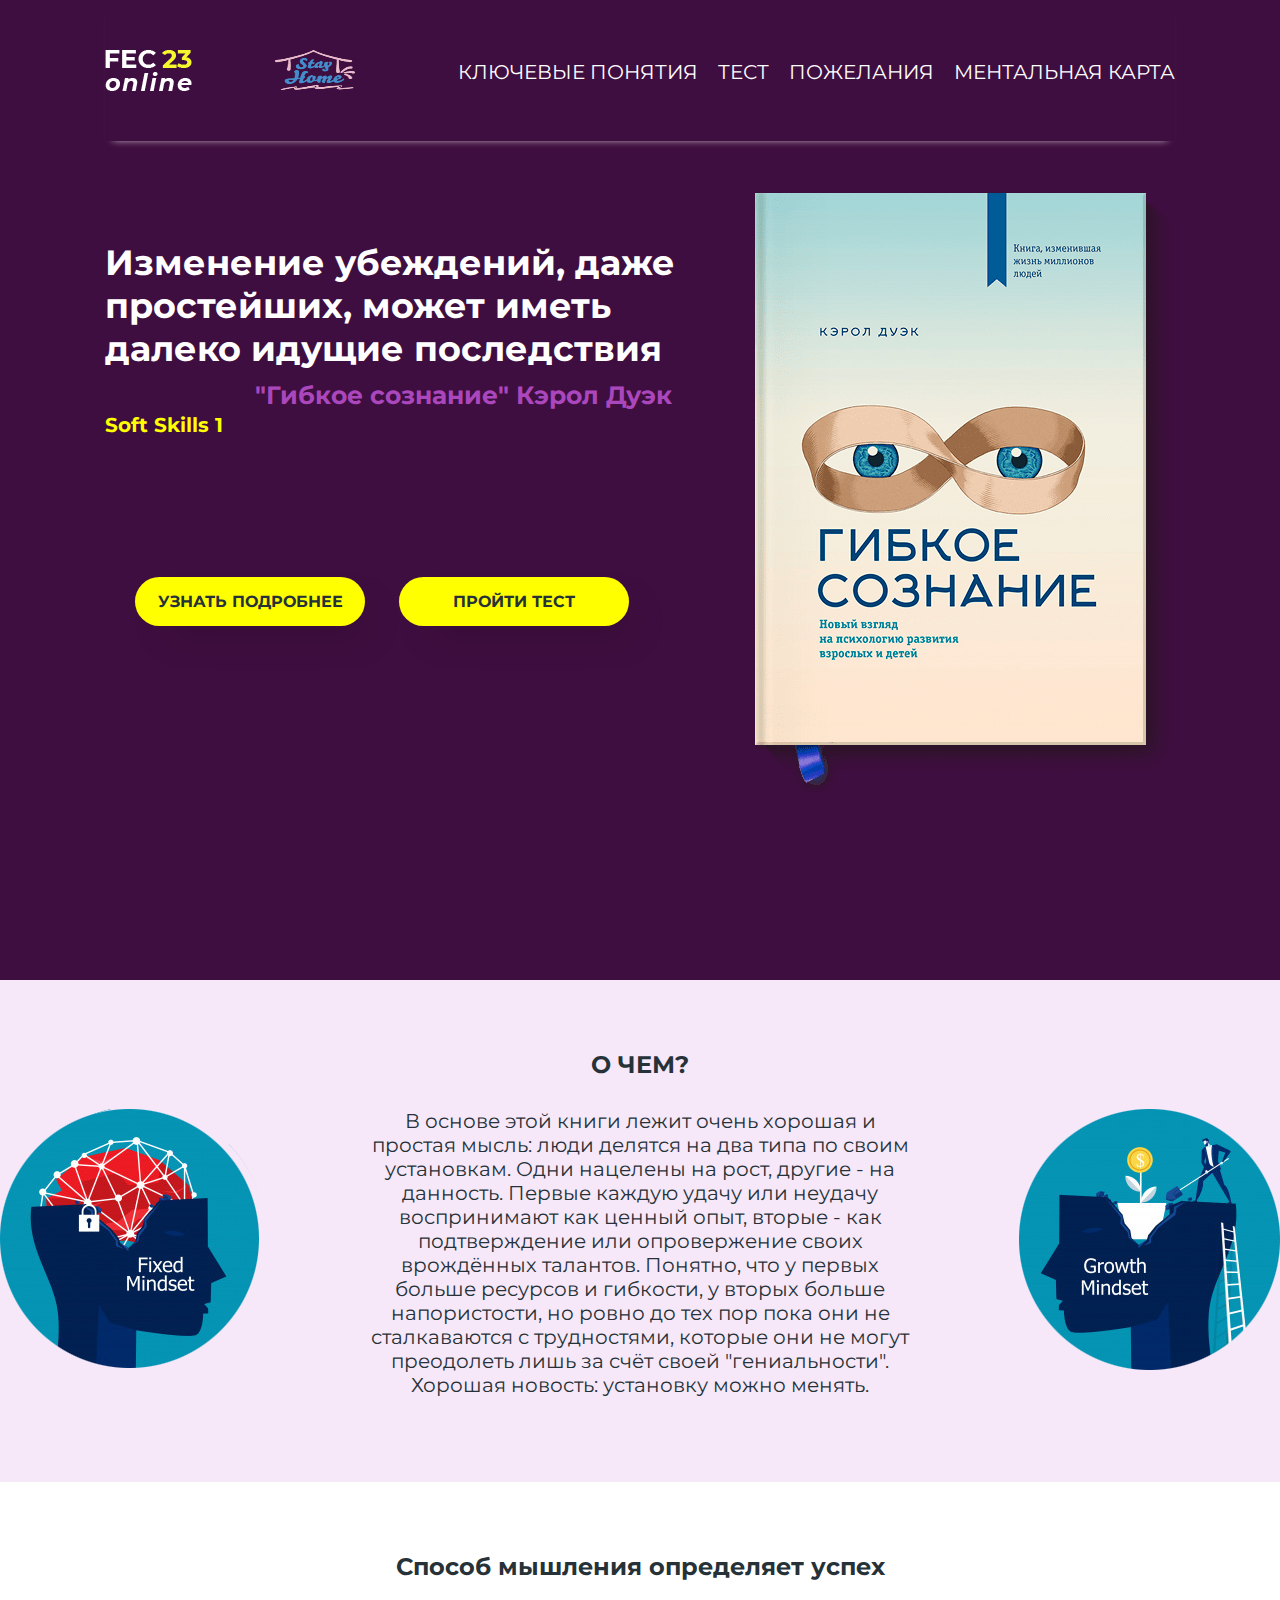
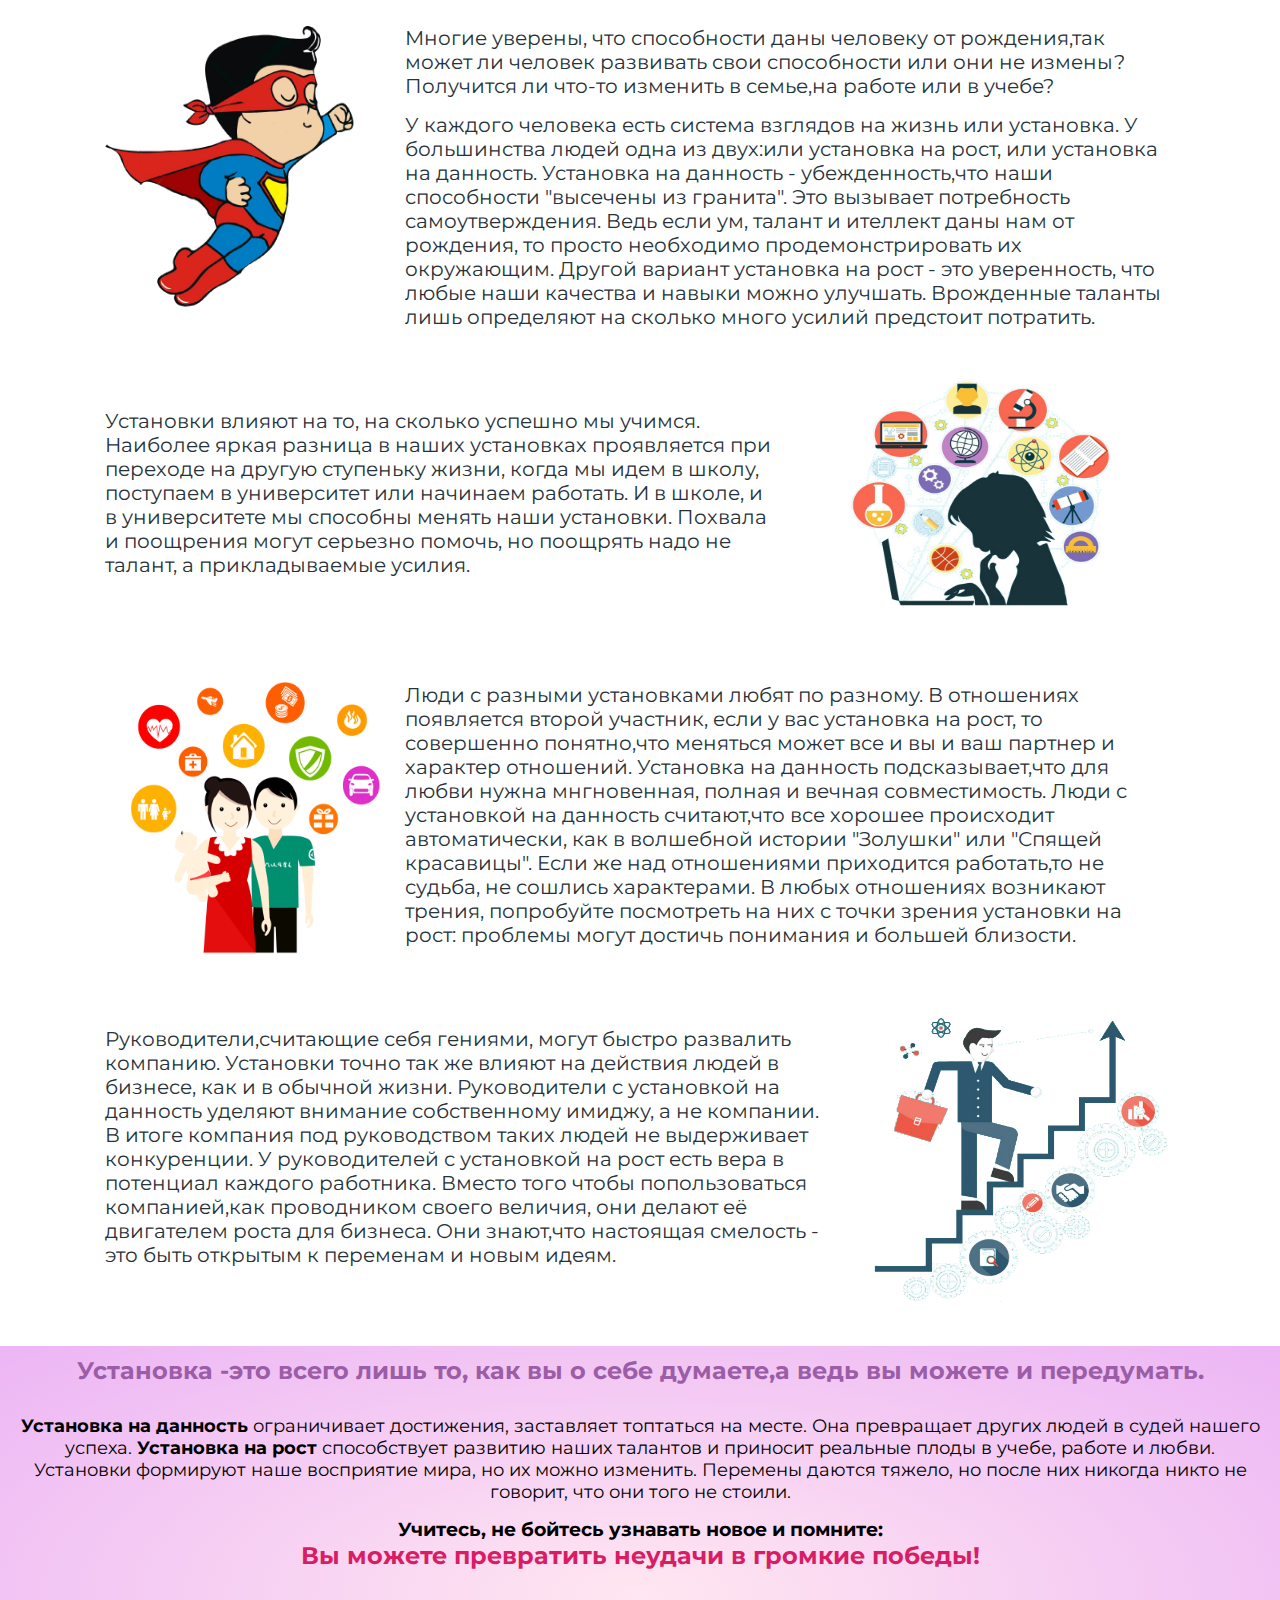
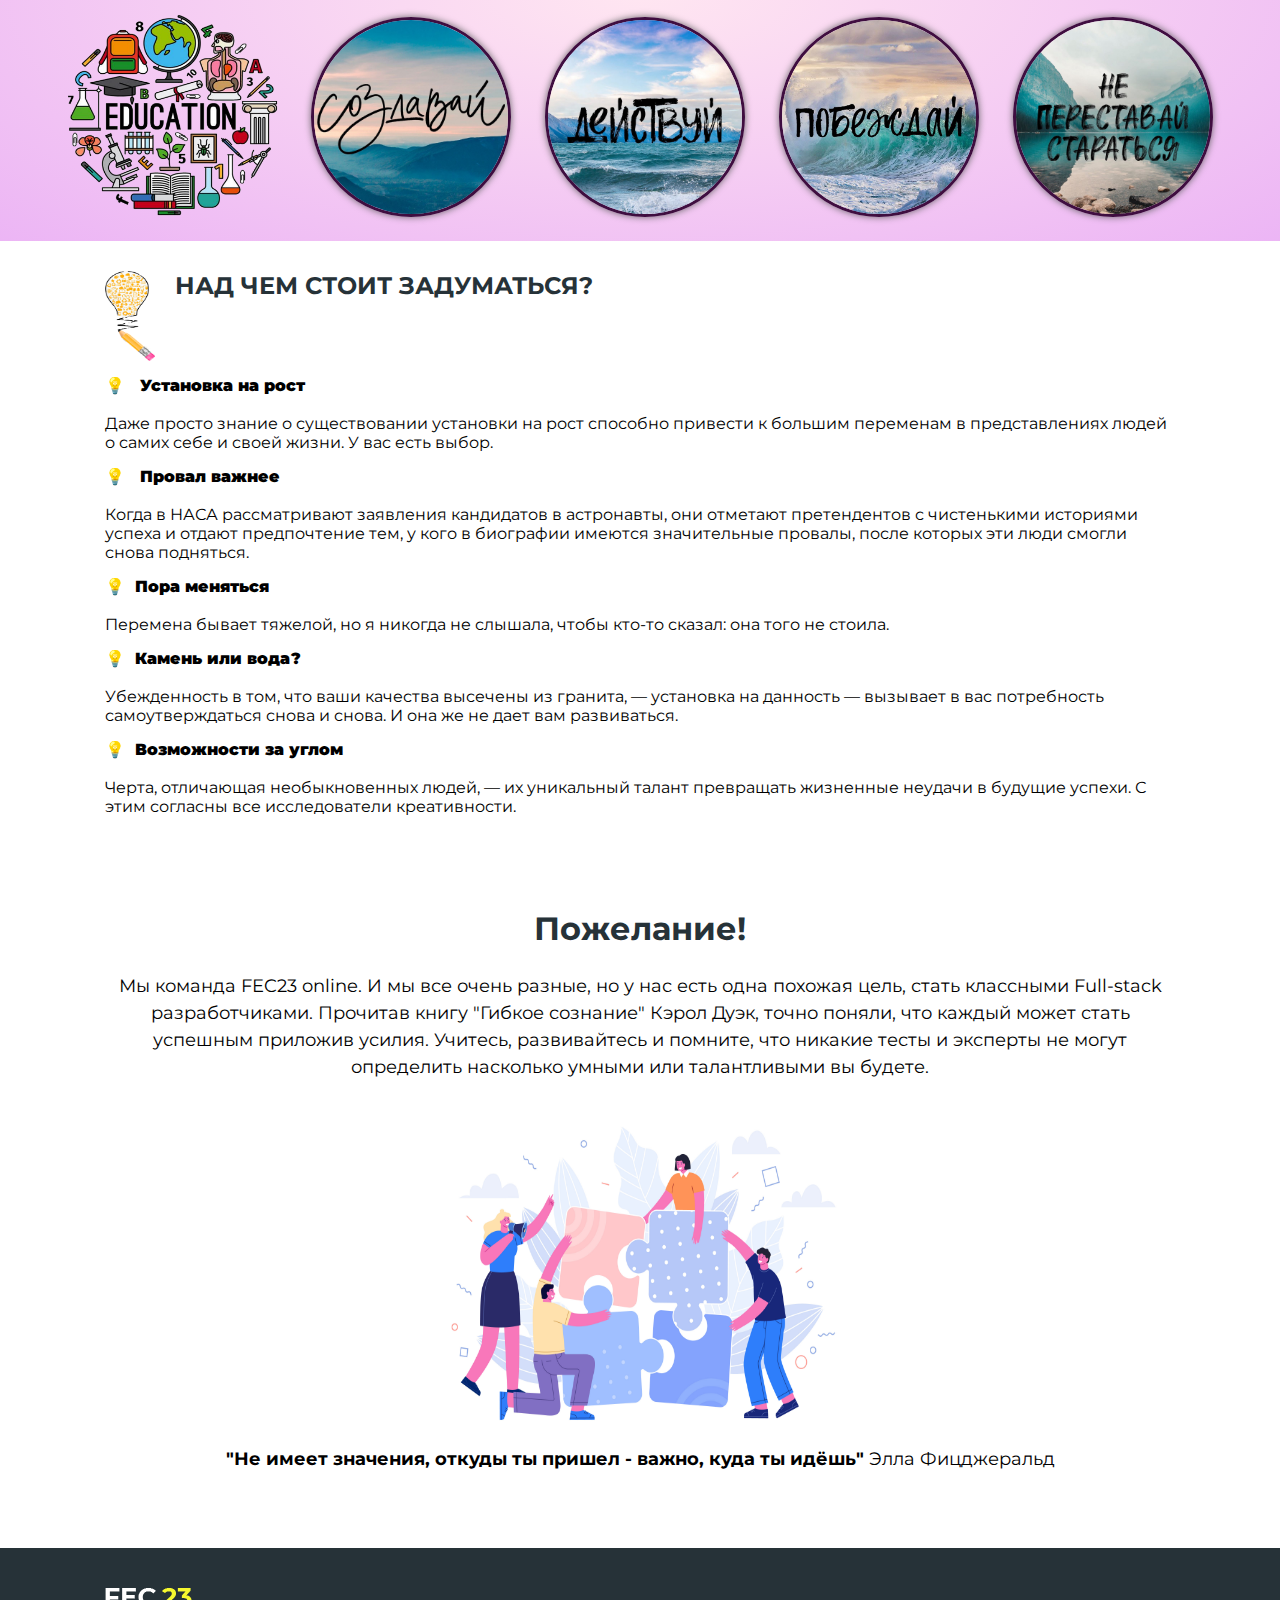
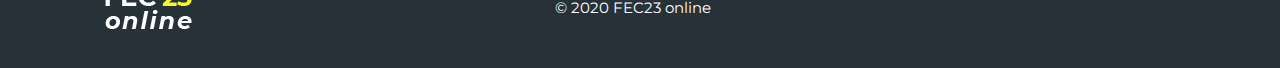
==== commit 3e154638: "Собирает общий проект" ====
--- a/index.html
+++ b/index.html
@@ -1,494 +1,293 @@
-<!DOCTYPE html>
-<html lang="en">
-<head>
-    <meta charset="UTF-8">
-    <meta name="viewport" content="width=device-width, initial-scale=1.0">
-    <link rel="stylesheet" href="./css/style-for-test.css">
-    <link href="https://fonts.googleapis.com/css2?family=Montserrat:wght@400;700&display=swap">
-    <title>Как ты мыслишь?</title>
-
-    <script>
-        var z = 0; var n = 0; var r = 0; var j = 0; var d = 0;
-        var k = 0; var m = 0; var p = 0; var y = 0;
-        
-        var m = 0; var m0 = 0; var m1 = 0; var m2 = 0; var m3 = 0; var m4 = 0; var m5 = 0; var m6 = 0; var m7 = 0;
-        var d = 0; var d0 = 0; var d1 = 0; var d2 = 0; var d3 = 0; var d4 = 0; var d5 = 0; var d6 = 0; var d7 = 0;
-        
-        function calk0(m0) {
-            d0 = 1 * m0 + 1 * m1 + 1 * m2 + 1 * m3 + 1 * m4 + 1 * m5 + 1 * m6 + 1 * m7;
-            d = d0 + d1 + d2 + d3 + d4 + d5 + d6 + d7;
-            TestForm.res.value = d;
-        }
-        function calk1(m1) {
-            d1 = 1 * m0 + 1 * m1 + 1 * m2 + 1 * m3 + 1 * m4 + 1 * m5 + 1 * m6 + 1 * m7;
-            d = d0 + d1 + d2 + d3 + d4 + d5 + d6 + d7;
-            TestForm.res.value = d;
-        }
-        function calk2(m2) {
-            d2 = 1 * m0 + 1 * m1 + 1 * m2 + 1 * m3 + 1 * m4 + 1 * m5 + 1 * m6 + 1 * m7;
-            d = d0 + d1 + d2 + d3 + d4 + d5 + d6 + d7;
-            TestForm.res.value = d;
-        }
-        function calk3(m3) {
-            d3 = 1 * m0 + 1 * m1 + 1 * m2 + 1 * m3 + 1 * m4 + 1 * m5 + 1 * m6 + 1 * m7;
-            d = d0 + d1 + d2 + d3 + d4 + d5 + d6 + d7;
-            TestForm.res.value = d;
-        }
-        function calk4(m4) {
-            d4 = 1 * m0 + 1 * m1 + 1 * m2 + 1 * m3 + 1 * m4 + 1 * m5 + 1 * m6 + 1 * m7;
-            d = d0 + d1 + d2 + d3 + d4 + d5 + d6 + d7;
-            TestForm.res.value = d;
-        } 
-        function calk5(m5) {
-            d5 = 1 * m0 + 1 * m1 + 1 * m2 + 1 * m3 + 1 * m4 + 1 * m5 + 1 * m6 + 1 * m7;
-            d = d0 + d1 + d2 + d3 + d4 + d5 + d6 + d7;
-            TestForm.res.value = d;
-        }
-        function calk6(m6) {
-            d6 = 1 * m0 + 1 * m1 + 1 * m2 + 1 * m3 + 1 * m4 + 1 * m5 + 1 * m6 + 1 * m7;
-            d = d0 + d1 + d2 + d3 + d4 + d5 + d6 + d7;
-            TestForm.res.value = d;
-        }
-        function calk7(m7) {
-            d7 = 1 * m0 + 1 * m1 + 1 * m2 + 1 * m3 + 1 * m4 + 1 * m5 + 1 * m6 + 1 * m7;
-            d = d0 + d1 + d2 + d3 + d4 + d5 + d6 + d7;
-            TestForm.res.value = d;
-        }
-    </script>
-</head>
-<body>
-    <div class="header">
-        <h1 class="test">&#128293 Экспресс-тест</h1>
-        <h1 class="mindset">[Soft Skills: Гибкое Сознание]</h1>
-    </div>
-
-    <div class="left-img-box">
-        <img class="left-img" src="./img/left-head.png" alt="">
-    </div>
-    <div class="right-img-box">
-        <img class="right-img" src="./img/right-head.png" alt="">
-    </div>
-
-    <div class="main">
-        
-        <form name="TestForm">
-            <p class="description"><b>Уделите несколько минут вашего времени и заполните опросник. Это поможет вам
-                определить виды
-                своих установок и помочь в их формулировке! Установка — это всего лишь то, как вы о себе думаете, а ведь вы
-                можете и передумать.</b></p>
-            <div class="question-block">
-                
-                <div class="table-box">
-                    <p class="quescion-header">1. Можно ли развить в себе способности до уровня таланта?</p>
-                    <table border="0" cellpadding="5" cellspacing="0" class="table">
-                        <tbody>
-                            <tr>
-                                <td class="td-for-radio"></td>
-                                <td class="td-for-radio"><label class="label-for-radio">1</label></td>
-                                <td class="td-for-radio"><label class="label-for-radio">2</label></td>
-                                <td class="td-for-radio"><label class="label-for-radio">3</label></td>
-                                <td class="td-for-radio"><label class="label-for-radio">4</label></td>
-                                <td class="td-for-radio"><label class="label-for-radio">5</label></td>
-                                <td class="td-for-radio"></td>
-                            </tr>
-                            <tr>
-                                <td class="radio-button-first">
-                                    <span>С этим нужно родиться</span>
-                                </td>
-                                <td class="radio-buttons">
-                                    <div><input type="radio" name="worldview" value=1 onClick="calk0(TestForm.elements[0].value)" value="1"></div>
-                                </td>
-                                <td class="radio-buttons">
-                                    <div><input type="radio" name="worldview" value=2 onClick="calk0(TestForm.elements[1].value)" value="2"></div>
-                                </td>
-                                <td class="radio-buttons">
-                                    <div><input type="radio" name="worldview" value=3 onClick="calk0(TestForm.elements[2].value)" value="3"></div>
-                                </td>
-                                <td class="radio-buttons">
-                                    <div><input type="radio" name="worldview" value=4 onClick="calk0(TestForm.elements[3].value)" value="4"></div>
-                                </td>
-                                <td class="radio-buttons">
-                                    <div><input type="radio" name="worldview" value=5 onClick="calk0(TestForm.elements[4].value)" value="5"></div>
-                                </td>
-                
-                                <td class="radio-button-last">
-                                    <span>Этого можно достичь</span>
-                                </td>
-                            </tr>
-                        </tbody>
-                    </table>
-                </div>
-
-                <br>
-
-                <div class="table-box">
-                    <p class="quescion-header">2. Наколько Вам нравится решать сложные задачи?</p>
-                    <table border="0" cellpadding="5" cellspacing="0">
-                        <tbody>
-                            <tr>
-                                <td class="td-for-radio"></td>
-                                <td class="td-for-radio"><label class="label-for-radio">1</label></td>
-                                <td class="td-for-radio"><label class="label-for-radio">2</label></td>
-                                <td class="td-for-radio"><label class="label-for-radio">3</label></td>
-                                <td class="td-for-radio"><label class="label-for-radio">4</label></td>
-                                <td class="td-for-radio"><label class="label-for-radio">5</label></td>
-                                <td class="td-for-radio"></td>
-                            </tr>
-                            <tr>
-                                <td class="radio-button-first"> 
-                                    <span>Совсем не нравится</span>
-                                </td>
-                                <td class="radio-buttons">
-                                    <div><input type="radio" name="difficult-tasks" value=1 onClick="calk1(TestForm.elements[5].value)" value="1"></div>
-                                </td>
-                                <td class="radio-buttons">
-                                    <div><input type="radio" name="difficult-tasks" value=2 onClick="calk1(TestForm.elements[6].value)" value="2"></div>
-                                </td>
-                                <td class="radio-buttons">
-                                    <div><input type="radio" name="difficult-tasks" value=3 onClick="calk1(TestForm.elements[7].value)" value="3"></div>
-                                </td>
-                                <td class="radio-buttons">
-                                    <div><input type="radio" name="difficult-tasks" value=4 onClick="calk1(TestForm.elements[8].value)" value="4"></div>
-                                </td>
-                                <td class="radio-buttons">
-                                    <div><input type="radio" name="difficult-tasks" value=5 onClick="calk1(TestForm.elements[9].value)" value="5"></div>
-                                </td>
-                                
-                                <td class="radio-button-last">
-                                    <span>Очень нравится</span>
-                                </td>
-                            </tr>
-                        </tbody>
-                    </table>
-                </div>
-
-                <br>
-                
-                <div class="table-box">
-                    <p class="quescion-header">3. Что делать с очень сложной задачей?</p>
-                    <table border="0" cellpadding="5" cellspacing="0">
-                        <tbody>
-                            <tr>
-                                <td class="td-for-radio"></td>
-                                <td class="td-for-radio"><label class="label-for-radio">1</label></td>
-                                <td class="td-for-radio"><label class="label-for-radio">2</label></td>
-                                <td class="td-for-radio"><label class="label-for-radio">3</label></td>
-                                <td class="td-for-radio"><label class="label-for-radio">4</label></td>
-                                <td class="td-for-radio"><label class="label-for-radio">5</label></td>
-                                <td class="td-for-radio"></td>
-                            </tr>
-                            <tr>
-                                <td class="radio-button-first">
-                                    <span>Зачем мучаться?</span>
-                                </td>
-                                <td class="radio-buttons">
-                                    <div><input type="radio" name="difficulties" value=1 onClick="calk2(TestForm.elements[10].value)" value="1"></div>
-                                </td>
-                                <td class="radio-buttons">
-                                    <div><input type="radio" name="difficulties" value=2 onClick="calk2(TestForm.elements[11].value)" value="2"></div>
-                                </td>
-                                <td class="radio-buttons">
-                                    <div><input type="radio" name="difficulties" value=3 onClick="calk2(TestForm.elements[12].value)" value="3"></div>
-                                </td>
-                                <td class="radio-buttons">
-                                    <div><input type="radio" name="difficulties" value=4 onClick="calk2(TestForm.elements[13].value)" value="4"></div>
-                                </td>
-                                <td class="radio-buttons">
-                                    <div><input type="radio" name="difficulties" value=5 onClick="calk2(TestForm.elements[14].value)" value="5"></div>
-                                </td>
-                
-                                <td class="radio-button-last">
-                                    <span>Нужно пытаться!</span>
-                                </td>
-                            </tr>
-                        </tbody>
-                    </table>
-                </div>
-                
-                <br>
-
-                <div class="table-box">
-                    <p class="quescion-header">4. Что является залогом успеха?</p>
-                    <table border="0" cellpadding="5" cellspacing="0">
-                        <tbody>
-                            <tr>
-                                <td class="td-for-radio"></td>
-                                <td class="td-for-radio"><label class="label-for-radio">1</label></td>
-                                <td class="td-for-radio"><label class="label-for-radio">2</label></td>
-                                <td class="td-for-radio"><label class="label-for-radio">3</label></td>
-                                <td class="td-for-radio"><label class="label-for-radio">4</label></td>
-                                <td class="td-for-radio"><label class="label-for-radio">5</label></td>
-                                <td class="td-for-radio"></td>
-                            </tr>
-                            <tr>
-                                <td class="radio-button-first">
-                                    <span>Талант</span>
-                                </td>
-                                <td class="radio-buttons">
-                                    <div><input type="radio" name="effort" value=1 onClick="calk3(TestForm.elements[15].value)" value="1"></div>
-                                </td>
-                                <td class="radio-buttons">
-                                    <div><input type="radio" name="effort" value=2 onClick="calk3(TestForm.elements[16].value)" value="2"></div>
-                                </td>
-                                <td class="radio-buttons">
-                                    <div><input type="radio" name="effort" value=3 onClick="calk3(TestForm.elements[17].value)" value="3"></div>
-                                </td>
-                                <td class="radio-buttons">
-                                    <div><input type="radio" name="effort" value=4 onClick="calk3(TestForm.elements[18].value)" value="4"></div>
-                                </td>
-                                <td class="radio-buttons">
-                                    <div><input type="radio" name="effort" value=5 onClick="calk3(TestForm.elements[19].value)" value="5"></div>
-                                </td>
-                
-                                <td class="radio-button-last">
-                                    <span>Усилия</span>
-                                </td>
-                            </tr>
-                        </tbody>
-                    </table>
-                </div>
-                
-                <br>
-
-                <div class="table-box">
-                    <p class="quescion-header">5. Что Вы думаете о критике в свой адрес?</p>
-                    <table border="0" cellpadding="5" cellspacing="0">
-                        <tbody>
-                            <tr>
-                                <td class="td-for-radio"></td>
-                                <td class="td-for-radio"><label class="label-for-radio">1</label></td>
-                                <td class="td-for-radio"><label class="label-for-radio">2</label></td>
-                                <td class="td-for-radio"><label class="label-for-radio">3</label></td>
-                                <td class="td-for-radio"><label class="label-for-radio">4</label></td>
-                                <td class="td-for-radio"><label class="label-for-radio">5</label></td>
-                                <td class="td-for-radio"></td>
-                            </tr>
-                            <tr>
-                                <td class="radio-button-first">
-                                    <span>Ты кто вообще такой?</span>
-                                </td>
-                                <td class="radio-buttons">
-                                    <div><input type="radio" name="feedback" value=1 onClick="calk4(TestForm.elements[20].value)" value="1"></div>
-                                </td>
-                                <td class="radio-buttons">
-                                    <div><input type="radio" name="feedback" value=2 onClick="calk4(TestForm.elements[21].value)" value="2"></div>
-                                </td>
-                                <td class="radio-buttons">
-                                    <div><input type="radio" name="feedback" value=3 onClick="calk4(TestForm.elements[22].value)" value="3"></div>
-                                </td>
-                                <td class="radio-buttons">
-                                    <div><input type="radio" name="feedback" value=4 onClick="calk4(TestForm.elements[23].value)" value="4"></div>
-                                </td>
-                                <td class="radio-buttons">
-                                    <div><input type="radio" name="feedback" value=5 onClick="calk4(TestForm.elements[24].value)" value="5"></div>
-                                </td>
-                
-                                <td class="radio-button-last">
-                                    <span>Выслушать, сделать выводы</span>
-                                </td>
-                            </tr>
-                        </tbody>
-                    </table>
-                </div>
-                
-                <br>
-
-                <div class="table-box">
-                    <p class="quescion-header">6. Что для Вас успех других людей?</p>
-                    <table border="0" cellpadding="5" cellspacing="0">
-                        <tbody>
-                            <tr>
-                                <td class="td-for-radio"></td>
-                                <td class="td-for-radio"><label class="label-for-radio">1</label></td>
-                                <td class="td-for-radio"><label class="label-for-radio">2</label></td>
-                                <td class="td-for-radio"><label class="label-for-radio">3</label></td>
-                                <td class="td-for-radio"><label class="label-for-radio">4</label></td>
-                                <td class="td-for-radio"><label class="label-for-radio">5</label></td>
-                                <td class="td-for-radio"></td>
-                            </tr>
-                            <tr>
-                                <td class="radio-button-first">
-                                    <span>Угроза для меня</span>
-                                </td>
-                                <td class="radio-buttons">
-                                    <div><input type="radio" name="success-of-other-people" value=1 onClick="calk5(TestForm.elements[25].value)" value="1"></div>
-                                </td>
-                                <td class="radio-buttons">
-                                    <div><input type="radio" name="success-of-other-people" value=2 onClick="calk5(TestForm.elements[26].value)" value="2"></div>
-                                </td>
-                                <td class="radio-buttons">
-                                    <div><input type="radio" name="success-of-other-people" value=3 onClick="calk5(TestForm.elements[27].value)" value="3"></div>
-                                </td>
-                                <td class="radio-buttons">
-                                    <div><input type="radio" name="success-of-other-people" value=4 onClick="calk5(TestForm.elements[28].value)" value="4"></div>
-                                </td>
-                                <td class="radio-buttons">
-                                    <div><input type="radio" name="success-of-other-people" value=5 onClick="calk5(TestForm.elements[29].value)" value="5"></div>
-                                </td>
-                
-                                <td class="radio-button-last">
-                                    <span>Пример для подражания</span>
-                                </td>
-                            </tr>
-                        </tbody>
-                    </table>
-                </div>
-                
-                <br>
-
-                <div class="table-box">
-                    <p class="quescion-header">7. Для чего Вы учитесь?</p>
-                    <table border="0" cellpadding="5" cellspacing="0">
-                        <tbody>
-                            <tr>
-                                <td class="td-for-radio"></td>
-                                <td class="td-for-radio"><label class="label-for-radio">1</label></td>
-                                <td class="td-for-radio"><label class="label-for-radio">2</label></td>
-                                <td class="td-for-radio"><label class="label-for-radio">3</label></td>
-                                <td class="td-for-radio"><label class="label-for-radio">4</label></td>
-                                <td class="td-for-radio"><label class="label-for-radio">5</label></td>
-                                <td class="td-for-radio"></td>
-                            </tr>
-                            <tr>
-                                <td class="radio-button-first">
-                                    <span>Чтобы не ошибаться</span>
-                                </td>
-                                <td class="radio-buttons">
-                                    <div><input type="radio" name="errors" value=1 onClick="calk6(TestForm.elements[30].value)" value="1"></div>
-                                </td>
-                                <td class="radio-buttons">
-                                    <div><input type="radio" name="errors" value=2 onClick="calk6(TestForm.elements[31].value)" value="2"></div>
-                                </td>
-                                <td class="radio-buttons">
-                                    <div><input type="radio" name="errors" value=3 onClick="calk6(TestForm.elements[32].value)" value="3"></div>
-                                </td>
-                                <td class="radio-buttons">
-                                    <div><input type="radio" name="errors" value=4 onClick="calk6(TestForm.elements[33].value)" value="4"></div>
-                                </td>
-                                <td class="radio-buttons">
-                                    <div><input type="radio" name="errors" value=5 onClick="calk6(TestForm.elements[34].value)" value="5"></div>
-                                </td>
-                
-                                <td class="radio-button-last">
-                                    <span>Чтобы развиваться</span>
-                                </td>
-                            </tr>
-                        </tbody>
-                    </table>
-                </div>
-                
-                <br>
-
-                <div class="table-box">
-                    <p class="quescion-header">8. Какими вы видите идеальные отношения?</p>
-                    <table border="0" cellpadding="5" cellspacing="0">
-                        <tbody>
-                            <tr>
-                                <td class="td-for-radio"></td>
-                                <td class="td-for-radio"><label class="label-for-radio">1</label></td>
-                                <td class="td-for-radio"><label class="label-for-radio">2</label></td>
-                                <td class="td-for-radio"><label class="label-for-radio">3</label></td>
-                                <td class="td-for-radio"><label class="label-for-radio">4</label></td>
-                                <td class="td-for-radio"><label class="label-for-radio">5</label></td>
-                                <td class="td-for-radio"></td>
-                            </tr>
-                            <tr>
-                                <td class="radio-button-first">
-                                    <span>Полная совместимость</span>
-                                </td>
-                                <td class="radio-buttons">
-                                    <div><input type="radio" name="compatibility" value=1 onClick="calk7(TestForm.elements[35].value)"></div>
-                                </td>
-                                <td class="radio-buttons">
-                                    <div><input type="radio" name="compatibility" value=2 onClick="calk7(TestForm.elements[36].value)"></div>
-                                </td>
-                                <td class="radio-buttons">
-                                    <div><input type="radio" name="compatibility" value=3 onClick="calk7(TestForm.elements[37].value)"></div>
-                                </td>
-                                <td class="radio-buttons">
-                                    <div><input type="radio" name="compatibility" value=4 onClick="calk7(TestForm.elements[38].value)"></div>
-                                </td>
-                                <td class="radio-buttons">
-                                    <div><input type="radio" name="compatibility" value=5 onClick="calk7(TestForm.elements[39].value)"></div>
-                                </td>
-                
-                                <td class="radio-button-last">
-                                    <span>Поддержка и взаимный рост</span>
-                                </td>
-                            </tr>
-                        </tbody>
-                    </table>
-                </div>
-
-            </div>
-            <div>
-                <ul class="calc-res">
-                    <li><span>Набрано </span>
-                        <input type="text" name="res" class="res-data">
-                        <span> бала/ов</span></li>
-                    <li><a href="#description" class="btn">Узнать результат</a></li>
-                </ul>
-            </div>
-        </form>
-        
-    </div>
-    
-    <div id="description">
-        <div class="description-block">
-            <h1>Ну как? В какий вопросах увидели себя?</h3>
-            <p class="description-text-top">
-                Проходя этот тест ты наверное задались вопросом: если установки всего две, то почему вариантов ответа целых 5.<br>
-                <em>На самом деле чистого типа ригидного мышления практически не бывает, как и наоборот. <br>Зачастую преобладает смешанным тип сознания.</em>
-            </p>
-
-            <ul class="description-list">
-                <li class="description-items">
-                    <img class="description-items-img" src="./img/super-men.png" alt="Родился с супер силой" title="Родился с супер силой">
-                    <h1 class="description-list-header">8...14</h1>
-                    <p>Вы постоянно в поисках себя и своего места в жизни. Но постоянные и неизменные взгляды не дают вам двигаться вперед.</p>
-                    <p>Вы считаете, что залогом успеха является исключительно врожденный талант, а усилия и упорство – удел неудачников. Вы не
-                    отвечаете за свои способности и свою мотивацию. Вы рассчитываете "выехать" на своем таланте. При этом вы нуждаетесь в
-                    постоянном самоутверждении. Не терпите критики, и не выносите конкуренции.</p>
-                    <p>Вы признаете свои ошибки, но скрываете, или игнорируете их из-за страха
-                    стать уязвимым. По той же причине отвергаете помощь. Считаете чужие просьбы о помощи проявлением слабости и
-                    неспособности справиться.</p>
-                    <p>Эта книга написана для Вас!</p>
-                </li>
-                <li class="description-items">
-                    <img class="description-items-img" src="./img/robin.png" alt="Робин, если вы не знали" title="Следовал за героем">
-                    <h1 class="description-list-header">15...30</h1>
-                    <p>Вы считаете себя способными на рост, но только в некоторых сферах деятельности, успокаивая себя тем, что просто «не созданы» для остального.</p>
-                    <p>Предпочитаете ясные, близкие цели, к которым не нужно долго идти, или которые лежат не в «трудных сферах». Готовы
-                    учиться и проявляете упорство, но сдаетесь, если не видите прогресса. Ассоциируете усилия с ростом, только если уже
-                    добивались успеха. Признаете необходимость в усилиях, но не всегда к ним готовы.</p>
-                    <p>Цените конструктивную критику.</p>
-                    <p>Наслаждаетесь личным успехом, но не всегда верно трактуете его причину, объясняя его везением, или талантом.</p>
-                    <p>Стоит заметить, что ваше сознание не «камень», а скорее «вода», и вы на пути к уверенному росту. Создайте в своей жизни
-                    среду, которая будет приучать к установке на рост.</p>
-
-                </li>
-                <li class="description-items">
-                    <img class="description-items-img" src="./img/batman.png" alt="Сделал себя сам" title="Сделал себя сам">
-                    <h1 class="description-list-header">31...40</h1>
-                    <p>Вы на пути к тому, чтобы стать следующим Энштэйном, или Моцартом. </p>
-                    <p>С вами легко в общении и в отношениях. </p>
-                    <p>Вы смотрите далеко вперёд, не замечая чужих и собственных недостатков. Ведь они на самом деле не являются постоянной
-                    характеристикой, а только стимулом лучше поработать над собой. </p>
-                    <p>Трудные задачи для Вас - это путь к мастерству. Вы не боитесь совершать ошибки, а постоянно испытываете свои возможности, не стесняясь принимать и даже просить помощи у
-                    мастеров и экспертов. </p>
-                    <p>Вы на верном пути. Так держать!</p>
-                </li>
-                
-            </ul>
-            <p class="description-text-bottom"> <b>В жизни все мы так или иначе стремимся к росту, кто-то в большей степени, а кто-то и так собой вполне доволен сейчас.
-                В этом моменте увидеть разницу установок проще всего.
-                В слове <em>"сейчас"</em> заключается угроза, потому что вы убеждены в собственной исключительности (профессионализме,
-                талантливости, либо напротив несостоятельности) и вы останавливаетесь на этом прямо сейчас. В противовес, <em>"пока
-                    что"</em>
-                открывает перед нами перспективу. Даже если вам не доступно что-либо, то только <em>"пока что"</em></b>.
-                </p>
-        </div>
-    </div>
-
-</body>
-</html>+<!DOCTYPE html>
+<html lang="ru,en">
+<head>
+  <meta charset="UTF-8" />
+  <meta name="viewport" content="width=device-width, initial-scale=1.0" />
+  <title>FEC23-SoftSkills1</title>
+  <link rel="stylesheet" href="./css/style.css" />
+  <link href="https://fonts.googleapis.com/css2?family=Montserrat:wght@400;700&display=swap" rel="stylesheet" />
+</head>
+<body>
+  <header>
+    <!--container-->
+    <div class="container-main">
+      <!--Navigation -->
+      <nav class="navigation">
+        <img src="./img/logo-2.png" alt="лого" class="logo1" />
+        <img src="./img/stay-home2l.png" alt="logo2" class="logo2" />
+        <ul class="main-navigation">
+          <li class="mein-nav-menu">
+            <a class="menu-link" href="#main">КЛЮЧЕВЫЕ ПОНЯТИЯ</a>
+          </li>
+          <li class="mein-nav-menu">
+            <a class="menu-link" href="./test.html">ТЕСТ</a>
+          </li>
+          <!-- <li class="mein-nav-menu">
+            <a class="menu-link" href="#">ОБ АВТОРЕ</a>
+          </li> -->
+          <li class="mein-nav-menu">
+            <a class="menu-link" href="#wishes">ПОЖЕЛАНИЯ</a>
+          </li>
+          <li class="mein-nav-menu">
+            <a class="menu-link" href="https://mm.tt/1506428853?t=SDF99dfWGJ" target="_blank">МЕНТАЛЬНАЯ КАРТА
+            </a>
+          </li>
+        </ul>
+      </nav>
+      <!--wrapper-->
+      <div class="wrapper">
+        <div>
+          <h1>
+            Изменение убеждений, даже простейших, может иметь далеко идущие
+            последствия <br />
+            <span class="gibkoe-s"> "Гибкое сознание" Кэрол Дуэк</span>
+          </h1>
+          <div class="soft-skills-1">
+            <p> <b> Soft Skills 1</b></p>
+          </div>
+          <!--button-->
+          <!-- <form class="button12" action="#about">
+            <button class="button1"><b>УЗНАТЬ ПОДРОБНЕЕ</b></button>
+          </form>
+          <form class="button12" action="./test.html">
+            <button class="button2"><b>ПРОЙТИ ТЕСТ</b></button>
+          </form> -->
+            <a class="button1" href="#about"><b>УЗНАТЬ ПОДРОБНЕЕ</b> </a>
+            <a class="button2" href="test.html"><b>ПРОЙТИ ТЕСТ</b> </a>
+        </div>
+        <img src="./img/foto-book0.png" alt="book" class="foto-book1" />
+      </div>
+    </div>
+  </header>
+
+  <!--key-concepts (второй-экран)-->
+    <div id="about" class="container" class="key-concepts">
+      <div class="key-concepts-main" id="description">
+        <h2>О ЧЕМ?</h2>
+        <img src="./img/fixed1.png" alt="fixed" class="fixed growth-fixed" />
+        <img src="./img/growth.png" alt="growth" class="growth growth-fixed" />
+        <div class="key-concepts-text">
+        <p>
+          В основе этой книги лежит очень хорошая и 
+          простая мысль: люди делятся на два типа по 
+          своим установкам. Одни нацелены на рост, 
+          другие - на данность. Первые каждую удачу 
+          или неудачу воспринимают как ценный опыт,
+          вторые - как подтверждение или 
+          опровержение своих врождённых талантов. 
+          Понятно, что у первых больше ресурсов и
+          гибкости, у вторых больше напористости, но 
+          ровно до тех пор пока они не сталкаваются с 
+          трудностями, которые они не могут преодолеть 
+          лишь за счёт своей "гениальности". Хорошая 
+          новость: установку можно менять.
+        </p>
+        </div>
+      </div>
+      <div id="main"class="container-about" id="about">
+        <h2>Способ мышления определяет успех</h2>
+        <div class="text-subject">
+          <div>
+            <img src="./img/superman.png" alt="superman" class="superman-img" />
+          </div>
+          <div class="subject-book">
+            <p>
+              Многие уверены, что способности даны человеку от рождения,так
+              может ли человек развивать свои способности или они не измены?
+              Получится ли что-то изменить в семье,на работе или в учебе?
+            </p>
+            <p>
+              У каждого человека есть система взглядов на жизнь или установка. У
+              большинства людей одна из двух:или установка на рост, или
+              установка на данность. Установка на данность - убежденность,что
+              наши способности "высечены из гранита". Это вызывает потребность
+              самоутверждения. Ведь если ум, талант и ителлект даны нам от
+              рождения, то просто необходимо продемонстрировать их окружающим.
+              Другой вариант установка на рост - это уверенность, что любые наши
+              качества и навыки можно улучшать. Врожденные таланты лишь
+              определяют на сколько много усилий предстоит потратить.
+            </p>
+          </div>
+        </div>
+        <div class="education-container">
+          <div class="about-education">
+            <p>
+              Установки влияют на то, на сколько успешно мы учимся. Наиболее
+              яркая разница в наших установках проявляется при переходе на
+              другую ступеньку жизни, когда мы идем в школу, поступаем в
+              университет или начинаем работать. И в школе, и в университете мы
+              способны менять наши установки. Похвала и поощрения могут серьезно
+              помочь, но поощрять надо не талант, а прикладываемые усилия.
+            </p>
+          </div>
+          <div>
+            <img
+              src="img/education.png"
+              alt="education"
+              class="education-img"
+            />
+          </div>
+        </div>
+        <div class="family-section">
+          <div>
+            <img src="./img/family.png" alt="family" class="family-img" />
+          </div>
+          <div class="about-family">
+            <p>
+              Люди с разными установками любят по разному. В отношениях
+              появляется второй участник, если у вас установка на рост, то
+              совершенно понятно,что меняться может все и вы и ваш партнер и
+              характер отношений. Установка на данность подсказывает,что для
+              любви нужна мнгновенная, полная и вечная совместимость. Люди с
+              установкой на данность считают,что все хорошее происходит
+              автоматически, как в волшебной истории "Золушки" или "Спящей
+              красавицы". Если же над отношениями приходится работать,то не
+              судьба, не сошлись характерами. В любых отношениях возникают
+              трения, попробуйте посмотреть на них с точки зрения установки на
+              рост: проблемы могут достичь понимания и большей близости.
+            </p>
+          </div>
+        </div>
+        <div class="business-section">
+          <div class="about-business">
+            <p>
+              Руководители,считающие себя гениями, могут быстро развалить
+              компанию. Установки точно так же влияют на действия людей в
+              бизнесе, как и в обычной жизни. Руководители с установкой на
+              данность уделяют внимание собственному имиджу, а не компании. В
+              итоге компания под руководством таких людей не выдерживает
+              конкуренции. У руководителей с установкой на рост есть вера в
+              потенциал каждого работника. Вместо того чтобы попользоваться
+              компанией,как проводником своего величия, они делают её двигателем
+              роста для бизнеса. Они знают,что настоящая смелость - это быть
+              открытым к переменам и новым идеям.
+            </p>
+          </div>
+          <div>
+            <img src="./img/business.png" alt="business" class="business-img" />
+          </div>
+        </div>
+      </div>
+      <div class="section-conclusion">
+        <h2 class="setting">
+          Установка -это всего лишь то, как вы о себе думаете,а ведь вы можете и
+          передумать.
+        </h2>
+        <div class="conclusion">
+          <p>
+            <b>Установка на данность</b> ограничивает достижения, заставляет
+            топтаться на месте. Она превращает других людей в судей нашего
+            успеха. <b>Установка на рост</b> способствует развитию наших
+            талантов и приносит реальные плоды в учебе, работе и любви.
+            Установки формируют наше восприятие мира, но их можно изменить.
+            Перемены даются тяжело, но после них никогда никто не говорит, что
+            они того не стоили.
+          </p>
+        </div>
+        <h3>Учитесь, не бойтесь узнавать новое и помните: <br /></h3>
+        <h2 class="motive">Вы можете превратить неудачи в громкие победы!</h2>
+        <div class="motivation">
+          <div class="style-center">
+            <img
+            src="./img/image1.png"
+            alt="motivation1"
+            class="one-motivation"
+          />
+          <img
+            src="./img/image2.jpg"
+            alt="motivation-2"
+            class="two-motivation"
+          />
+          <img
+            src="./img/image3.jpg"
+            alt="motivation-3"
+            class="third-motivation"
+          />
+          <img
+            src="./img/image4.jpg"
+            alt="motivation-4"
+            class="four-motivation"
+          />
+          <img
+            src="./img/image5.jpg"
+            alt="motivation-5"
+            class="five-motivation"
+          />
+          </div>
+        </div>
+      </div>
+      <div class="quotes">
+        <div class="section-quotes">
+          <img src="./img/lamp.png" alt="lamp" class="lamp-idea" />
+          <h2>НАД ЧЕМ СТОИТ ЗАДУМАТЬСЯ?</h2>
+        </div>
+        <div class="quotes-book">
+          <p>
+             <h4>💡 <b class="ml10">Установка на рост</b></h4><br />
+            Даже просто знание о существовании установки на рост способно
+            привести к большим переменам в представлениях людей о самих себе и
+            своей жизни. У вас есть выбор. <br />
+          </p>
+          <p>
+            <h4>💡 <b class="ml10">Провал важнее</b></h4><br />
+            Когда в НАСА рассматривают заявления кандидатов в астронавты, они
+            отметают претендентов с чистенькими историями успеха и отдают
+            предпочтение тем, у кого в биографии имеются значительные провалы,
+            после которых эти люди смогли снова подняться.<br />
+          </p>
+          <p>
+            <h4>💡<b class="ml10">Пора меняться</b></h4><br />
+            Перемена бывает тяжелой, но я никогда не слышала, чтобы кто-то
+            сказал: она того не стоила.<br />
+          </p>
+          <p>
+            <h4>💡<b class="ml10">Камень или вода?</b></h4><br />
+            Убежденность в том, что ваши качества высечены из гранита, —
+            установка на данность — вызывает в вас потребность самоутверждаться
+            снова и снова. И она же не дает вам развиваться.<br />
+          </p>
+          <p>
+            <h4>💡<b class="ml10">Возможности за углом</b></h4><br />
+            Черта, отличающая необыкновенных людей, — их уникальный талант
+            превращать жизненные неудачи в будущие успехи. С этим согласны все
+            исследователи креативности.
+          </p>
+        </div>
+      </div>
+    </div>
+    <!--team-->
+    <div id="wishes" class="container-main team">
+      <div class="team-p">
+        <div class="from-the-team">
+          <h2>Пожелание!</h2>
+        </div>
+        <p>
+          Мы команда FEC23 online. И мы все очень разные, но у нас есть одна
+          похожая цель, стать классными Full-stack разработчиками. Прочитав
+          книгу "Гибкое сознание" Кэрол Дуэк, точно поняли, что каждый может
+          стать успешным приложив усилия. Учитесь, развивайтесь и помните, что
+          никакие тесты и эксперты не могут определить насколько умными или
+          талантливыми вы будете.
+        </p>
+      </div>
+      <img src="./img/team.png" alt="team" class="team-img" />
+      <div class="team-p">
+        <p>
+          <b> "Не имеет значения, откуды ты пришел - важно, куда ты идёшь"</b>
+    
+          Элла Фицджеральд
+        </p>
+      </div>
+    </div>
+    <!--footer-->
+    <footer class="footer">
+      <div class="container-main">
+        <img src="./img/logo-2.png" alt="logo" class="logo-footer" />
+        <img src="./img/logo.png" alt="logo" class="logo-footer-goit" />
+        <div class="copyright">
+          <p>&copy; 2020 FEC23 online</p>
+        </div>
+    </footer>
+    </div>
+  </body>
+</html>
--- a/css/style.css
+++ b/css/style.css
@@ -0,0 +1,359 @@
+* {
+	padding: 0;
+	margin: 0;
+	box-sizing: border-box;
+}
+body {
+	font-family: 'Montserrat', sans-serif;
+}
+
+header {
+	display: block;
+	height: 980px;
+	background-color: #3f0e40;
+	/*margin-bottom: 70px;*/
+}
+
+.container-main {
+	width: 1070px;
+	margin: 0 auto;
+}
+.navigation {
+	padding-top: 30px;
+	padding-bottom: 30px;
+	display: flex;
+	justify-content: space-between;
+	height: 100;
+	box-shadow: 0px 6px 8px -8px white;
+}
+
+.main-navigation {
+	display: flex;
+	justify-content: flex-end;
+	padding-top: 30px;
+	font-size: 20px;
+}
+.mein-nav-menu {
+	margin-left: 20px;
+	list-style: none;
+}
+
+.menu-link {
+	text-decoration: none;
+	color: #fff;
+}
+
+.logo1 {
+	padding-top: 20px;
+	padding-bottom: 20px;
+}
+
+.logo2 {
+	width: 80px;
+	height: 60px;
+	padding-top: 20px;
+}
+
+.wrapper {
+	display: flex;
+	justify-content: space-between;
+}
+
+h1 {
+	color: #fff;
+	font-size: 35px;
+	width: 600px;
+	margin-top: 100px;
+}
+
+.gibkoe-s {
+	font-size: 25px;
+	padding-left: 150px;
+	color: #ab47bc;
+}
+
+.soft-skills-1 {
+	color: #ffff00;
+	font-size: 15px;
+	margin-bottom: 140px;
+	font-size: 20px;
+}
+
+.foto-book1 {
+	float: right;
+	margin-top: 50px;
+}
+
+.button1,
+.button2 {
+	display: inline-block;
+	text-align: center;
+	width: 230px;
+	text-decoration: none;
+	float: center;
+	margin-left: 30px;
+	border-radius: 30px;
+	padding: 15px;
+	border: 0;
+	background-color: #ffff00;
+	color: #263238;
+	-webkit-box-shadow: 17px 19px 38px -18px rgba(0, 0, 0, 0.38);
+	-moz-box-shadow: 17px 19px 38px -18px rgba(0, 0, 0, 0.38);
+	box-shadow: 17px 19px 38px -18px rgba(0, 0, 0, 0.38);
+}
+.button1:hover,
+.button2:hover {
+	background: #fff;
+}
+h2 {
+	text-align: center;
+	color: #263238;
+	margin-bottom: 30px;
+	/*margin-top: 15px;*/
+}
+p {
+	margin-bottom: 15px;
+}
+
+.key-concepts-main {
+	background-color: #f6e8f9;
+	padding-top: 70px;
+	padding-bottom: 70px;
+	display: block;
+	margin-bottom: 40px;
+}
+.growth-fixed {
+	margin-left: auto;
+	margin-right: auto;
+	/*padding-top: 30px;*/
+	padding-bottom: 40px;
+}
+
+.growth {
+	float: right;
+}
+
+.fixed {
+	float: left;
+}
+
+.key-concepts-text {
+	width: 550px;
+	box-sizing: content-box;
+	margin-left: auto;
+	margin-right: auto;
+	text-align: center;
+	font-size: 20px;
+	color: #263238;
+	/* text-indent: 30px; */
+}
+
+.container-about {
+	padding-top: 30px;
+	padding-bottom: 30px;
+	width: 1070px;
+	margin: 0 auto;
+}
+.text-subject {
+	display: flex;
+}
+.superman-img {
+	margin-right: 50px;
+	margin-top: 15px;
+	width: 250px;
+	height: 300px;
+}
+.subject-book {
+	color: #263238;
+	font-size: 20px;
+	padding-top: 15px;
+}
+.education-container {
+	padding-top: 30px;
+	width: 1070px;
+	margin: 0 auto;
+	display: flex;
+}
+.about-education {
+	color: #263238;
+	font-size: 20px;
+	padding-top: 35px;
+}
+.education-img {
+	width: 400px;
+	height: 350px;
+	margin-top: -45px;
+}
+.family-section {
+	display: flex;
+	padding-top: -10px;
+}
+.family-img {
+	width: 300px;
+	height: 300px;
+	margin-top: -25px;
+	padding-right: 15px;
+}
+.about-family {
+	color: #263238;
+	font-size: 20px;
+}
+.business-section {
+	display: flex;
+	padding-top: 50px;
+}
+.business-img {
+	width: 350px;
+	height: 310px;
+	margin-top: -20px;
+}
+.about-business {
+	color: #263238;
+	font-size: 20px;
+	margin-top: 15px;
+}
+.section-conclusion {
+	background: radial-gradient(ellipse, #ffe6f1, #ecb5f5);
+	margin-top: 10px;
+	padding-top: 10px;
+	text-align: center;
+}
+.setting {
+	color: #9b5da6;
+}
+.conclusion {
+	font-size: 18px;
+	padding-left: 20px;
+	padding-right: 20px;
+}
+h3 {
+	text-align: center;
+}
+.motivation {
+	display: flex;
+}
+.one-motivation {
+	width: 280px;
+	height: 265px;
+	margin-right: -10px;
+	margin-bottom: -29px;
+}
+.two-motivation {
+	width: 200px;
+	height: 200px;
+	margin-right: 30px;
+	margin-top: 37px;
+	border-radius: 100px;
+	border: 3px solid #3f0e40;
+	box-shadow: 0 0 7px #666;
+}
+.third-motivation {
+	width: 200px;
+	height: 200px;
+	margin-right: 30px;
+	margin-top: 37px;
+	border-radius: 100px;
+	border: 3px solid #3f0e40;
+	box-shadow: 0 0 7px #666;
+}
+.four-motivation {
+	width: 200px;
+	height: 200px;
+	margin-right: 30px;
+	margin-top: 37px;
+	border-radius: 100px;
+	border: 3px solid #3f0e40;
+	box-shadow: 0 0 7px #666;
+}
+.five-motivation {
+	width: 200px;
+	height: 200px;
+	margin-right: 30px;
+	margin-top: 37px;
+	border-radius: 100px;
+	border: 3px solid #3f0e40;
+	box-shadow: 0 0 7px #666;
+}
+.motive {
+	color: #d91d65;
+	margin-bottom: 10px;
+}
+.quotes {
+	display: block;
+	padding-top: 30px;
+	width: 1070px;
+	margin: 0 auto;
+	padding-bottom: 25px;
+}
+.quote-book {
+	font-size: 18px;
+}
+.lamp-idea {
+	width: 70px;
+	height: 90px;
+	padding-right: 20px;
+}
+.section-quotes {
+	display: flex;
+}
+.ml10 {
+	margin-left: 10px;
+}
+.style-center {
+	margin: 0 auto;
+	padding-bottom: 20px;
+}
+
+/*team*/
+.from-the-team {
+	font-size: 21px;
+	margin-bottom: 30px;
+}
+
+.team-img {
+	width: 450px;
+	height: 350px;
+	margin-left: auto;
+	margin-right: auto;
+	display: block;
+}
+
+.team-p {
+	font-size: 18px;
+	color: #000;
+	text-align: center;
+	margin-left: auto;
+	margin-right: auto;
+	line-height: 27px;
+}
+
+.team {
+	padding-bottom: 60px;
+	padding-top: 60px;
+}
+
+/*footer*/
+.footer {
+	height: 120px;
+	background: #263238; /* Цвет фона */
+	color: #fff; /* Цвет текста */
+	/*width: 100%; /* Ширина слоя */
+	font-size: 15px;
+}
+
+.logo-footer {
+	float: left;
+	padding-top: 40px;
+}
+
+.copyright {
+	padding-top: 50px;
+	margin-left: 450px;
+}
+
+.logo-footer-goit {
+	float: right;
+	height: 40px;
+	width: 150px;
+	padding-top: 40px;
+}
